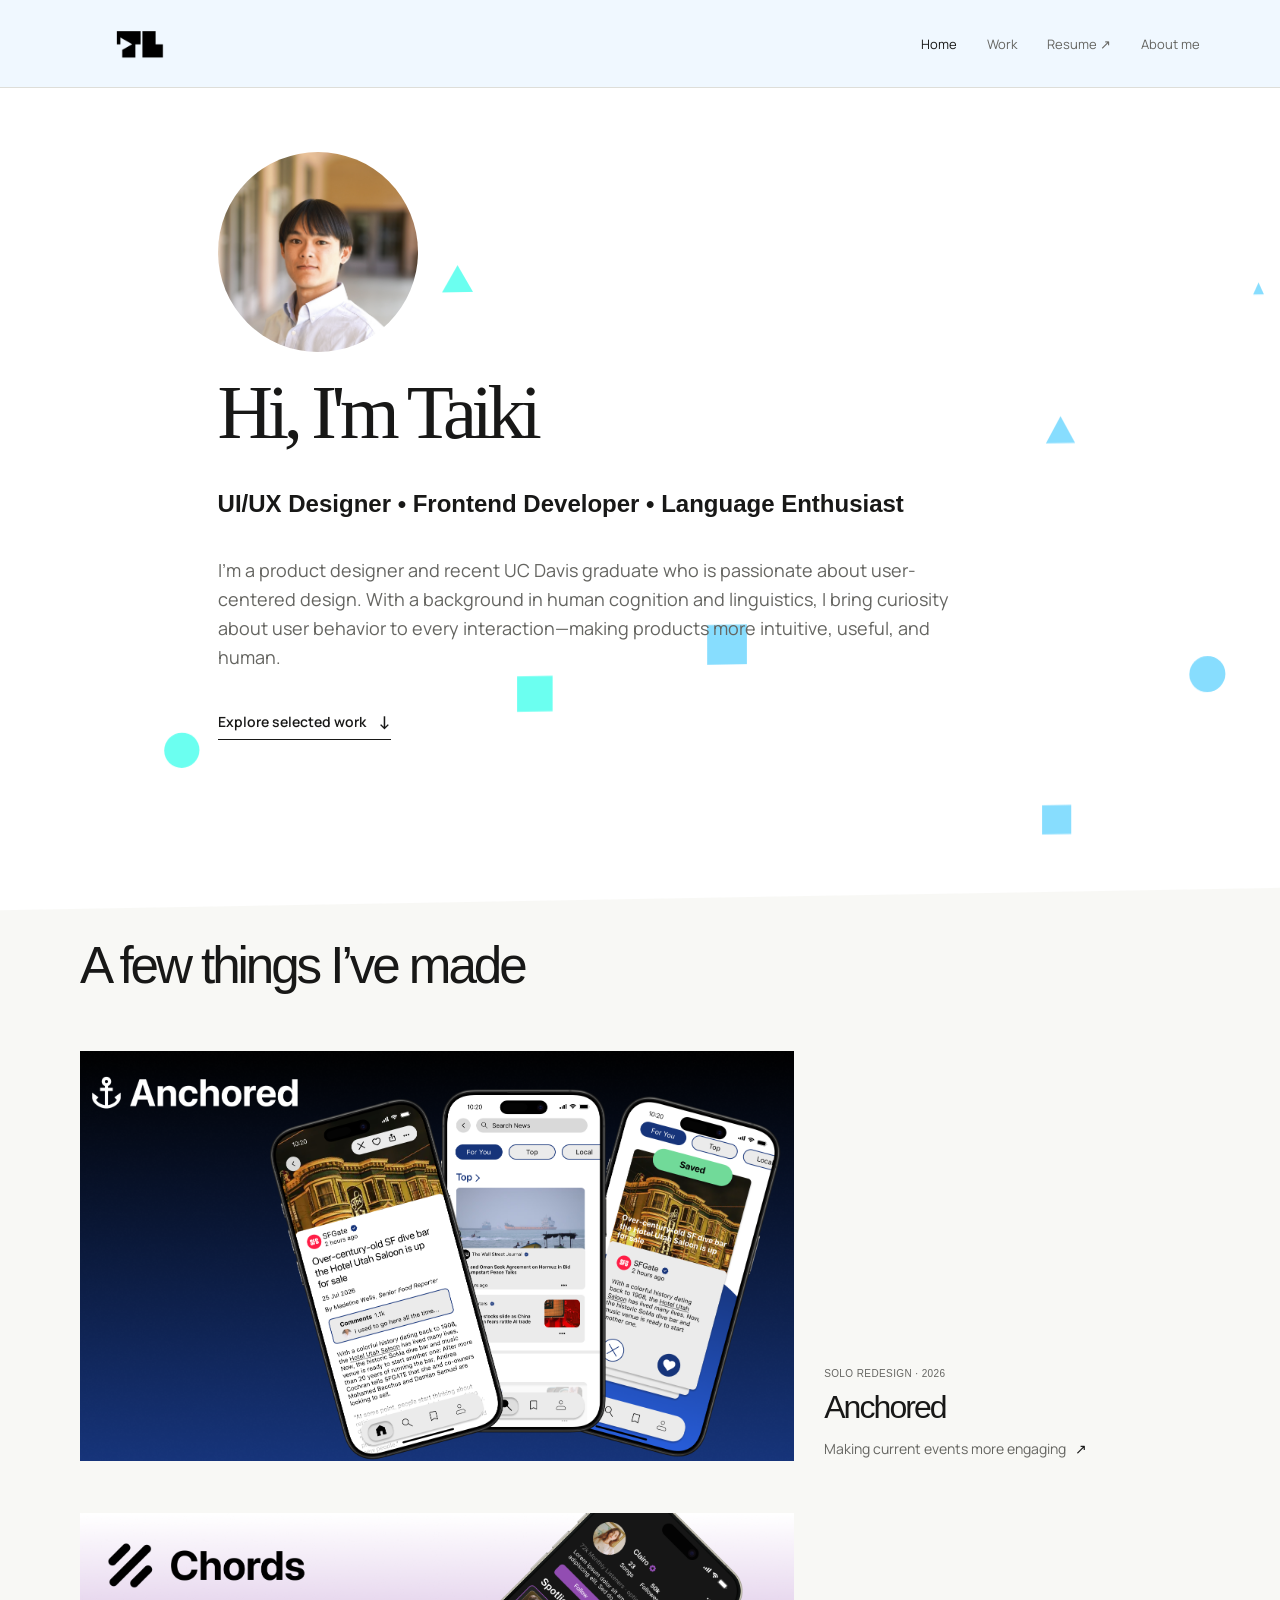
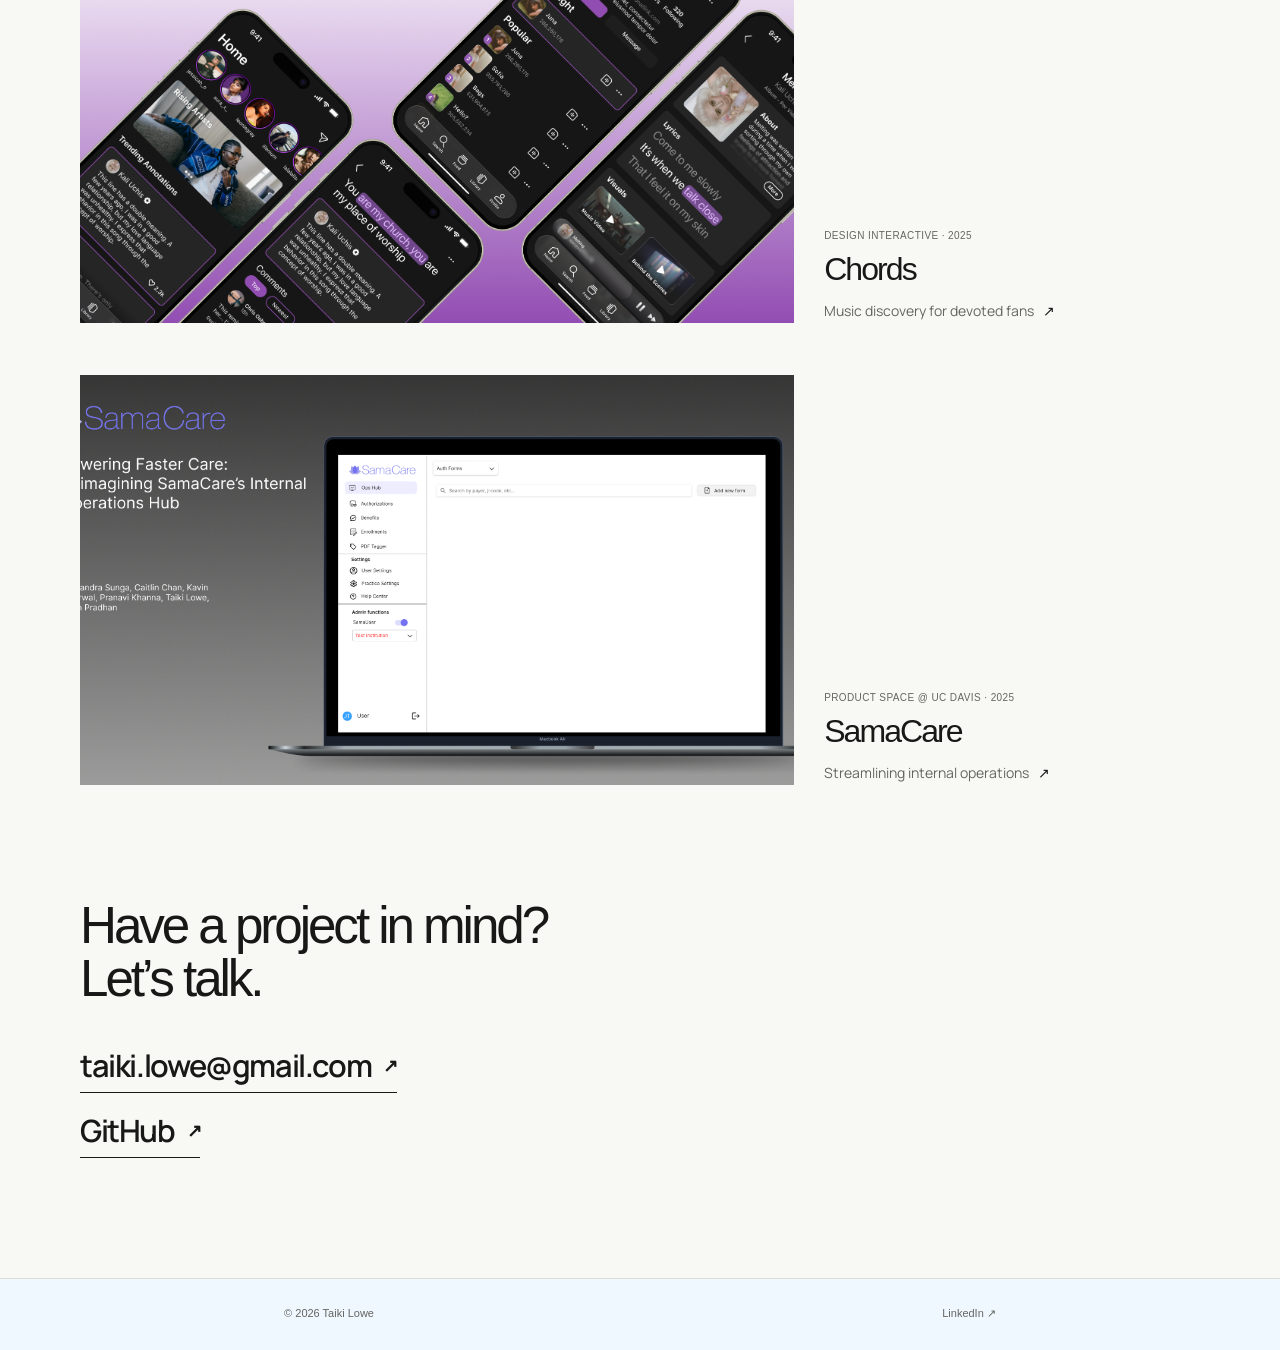
==== index.html @ d10baae0 "Update index.html" ====
<!doctype html>
<html lang="en">
  <head>
    <meta charset="UTF-8" />
    <meta name="viewport" content="width=device-width, initial-scale=1.0" />
    <meta name="description" content="Taiki Lowe — UI/UX and product designer." />
    <title>Taiki Lowe — Product Designer</title>
    <link rel="icon" type="image/x-icon" sizes="32x32" href="Fixed TL.ico">
    <link rel="stylesheet" href="styles.css" />
  </head>
  <body>
    <header class="site-header"><a class="wordmark" href="index.html">
      <img src="TL.png" alt="Taiki Lowe" width="200" height="200" style="transform: translate(-40px, 10px);">
    </a>
    <nav aria-label="Primary">
      <a class="active" href="index.html">Home</a>
      <a href="#work">Work</a>
      <a href="https://drive.google.com/file/d/1dnMTbCP3LgvyBvmniZyP0u25sgTwIgyC/view?usp=sharing" target="_blank" rel="noreferrer">Resume <span aria-hidden="true">↗</span></a>
      <a href="about.html">About me</a>
    </nav>
  </header>
    <main>
      <section class="hero wrap finisher-header">  
        
          <img class="portrait" src="Taiki Headshot.jpg" alt="Taiki Lowe" />
            <h1>Hi, I'm Taiki</h1> 
            <h2>UI/UX Designer • Frontend Developer • Language Enthusiast</h2>
        <p class="intro">I'm a product designer and recent UC Davis graduate who is passionate about user-centered design. With a background in human cognition and linguistics, I bring curiosity about user behavior to every interaction—making products more intuitive, useful, and human.</p>
        <a class="text-link" href="#work">Explore selected work <span>↓</span></a>
        
        </section>
      <section class="work wrap" id="work" aria-labelledby="work-title"><p style="margin-top: 45px; margin-bottom: 45px;"></p><div class="section-head"><h2 id="work-title">A few things I’ve made</h2></div><div class="project-list">
        <a class="project-card anchored" href="projects/anchored.html"><div class="project-art"><img src="Anchored Hero Banner.png" alt="Anchored app screens" /></div><div class="project-meta"><p>Solo redesign · 2026</p><h3>Anchored</h3><span>Making current events more engaging <b>↗</b></span></div></a>
        <a class="project-card chords" href="projects/chords.html"><div class="project-art"><img src="Hero Banner.png" alt="Chords app screens" /></div><div class="project-meta"><p>Design Interactive · 2025</p><h3>Chords</h3><span>Music discovery for devoted fans <b>↗</b></span></div></a>
        <a class="project-card samacare" href="projects/samacare.html"><div class="project-art"><img src="SamaCare Hero Image.png" alt="SamaCare platform screens" /></div><div class="project-meta"><p>Product Space @ UC Davis · 2025</p><h3>SamaCare</h3><span>Streamlining internal operations <b>↗</b></span></div></a></div>
      </section>
      <section class="contact wrap">
        <h2>Have a project in mind?<br />Let’s talk.</h2>
        <a class="contact-email" href="mailto:taiki.lowe@gmail.com" target="_blank">taiki.lowe@gmail.com <span>↗</span></a>
        <p></p>
        <a class="contact-email" href="https://github.com/TaikiLowe" target="_blank">GitHub <span>↗</span></a>
      </section>
    </main>
    <footer><span>© 2026 Taiki Lowe</span><a href="https://www.linkedin.com/in/taikilowe8" target="_blank" rel="noreferrer">LinkedIn ↗</a></footer>
    <script src="finisher-header.es5.min.js" type="text/javascript"></script>
    <script type="text/javascript">
      let headerInstance;

      function initHeader() {
    // If an instance already exists, destroy it before making a new one
    if (headerInstance && typeof headerInstance.destroy === 'function') {
      headerInstance.destroy(); 
    }

headerInstance = new FinisherHeader({
  "count": 10,
  "size": {
    "min": 2,
    "max": 40,
    "pulse": 0
  },
  "speed": {
    "x": {
      "min": 0,
      "max": 0.8
    },
    "y": {
      "min": 0,
      "max": 0.2
    }
  },
  "colors": {
    "background": "#ffffff",
    "particles": [
      "#6bfff0",
      "#87ddfe"
    ]
  },
  "blending": "screen",
  "opacity": {
    "center": 1,
    "edge": 1
  },
  "skew": -1,
  "shapes": [
    "c",
    "s",
    "t"
  ]
});
      }
      // Run on initial load
  initHeader();

  // Run on window resize (with a small timeout to optimize performance)
  let resizeTimeout;
  window.addEventListener('resize', () => {
    clearTimeout(resizeTimeout);
    resizeTimeout = setTimeout(initHeader, 250);
  });
</script>
  </body>
</html>
---- styles.css ----
@import url('https://fonts.googleapis.com/css2?family=DM+Mono:wght@400;500&family=Manrope:wght@400;500;600;700&display=swap');

:root{
    --ink:#181817;
    --muted:#656561;
    --line:#deded9;
    --paper:#f8f8f5;
    --lime:#d5eb71;
    --pink:#f5d6e9;
    --blue:#dbeaf2
}
*{box-sizing:border-box}
html{
    scroll-behavior:smooth;
}
body{
    margin:0;
    background:var(--paper);
    color:var(--ink);
    font-family:Manrope,Arial,sans-serif; 
}
.finisher-header {
  align-items: center;
  width: 100vw !important; /* Forces width to match 100% of the viewport width */ 
  margin-inline:auto;
}
h1{
    font-family:"Garamond",Times,serif;
} 
h2{
    font-family:"Arial",Helvetica,sans-serif;
}
h3{
    font-family:"Verdana",Helvetica,sans-serif;
}
a{
    color:inherit;text-decoration:none
}
.wrap{
    width:min(1120px,calc(100% - 80px));
    margin-inline:auto;
} 
.flex-container {
  display: flex;         /* Places image and text side-by-side */
  align-items: center;   /* Vertically centers the text next to the image */
  gap: 20px;             /* Adds clean spacing between the image and text */
}
.flex-container img {
  max-width: 100%;    /* Makes sure the image doesn't overflow */
  height: auto;
}
.aligned-image {
  max-width: 200px;      /* Keeps the image at a controlled size */
  height: auto;          /* Maintains the aspect ratio */
}

.responsive-img {
  display: block;
  max-width: 100%;    /* Overrides the 800px width to fit the mobile screen perfectly */
  height: auto;       /* Overrides the 450px height to keep the original aspect ratio */
  margin: 0 auto;     /* Centers the image horizontally if the screen is wider than 800px */
}

.site-header{
    background-color: aliceblue;height:88px;padding:0 max(40px,calc((100vw - 1120px)/2));display:flex;align-items:center;justify-content:space-between;border-bottom:1px solid var(--line);font-size:13px
} 

.wordmark{
    font-weight:700;letter-spacing:-.04em;font-size:16px
  }
  .site-header nav{
    display:flex;gap:30px;color:var(--muted)
  }
  .site-header nav a{
    transition:color .2s
  }
  .site-header nav a:hover,.site-header nav a.active{color:var(--ink)}.eyebrow{
    font-family:'Arial',monospace;font-size:11px;text-transform:uppercase;letter-spacing:.06em;color:var(--muted);margin:0 0 20px
  }
  .hero{
    padding:5% 17% 10%;
    width: 100%;
    align-items: left;
    justify-content: left;
    text-align: left;
  } 
  .portrait{
    width:200px;height:200px;border-radius:50%;object-fit:cover;object-position:center 20%;margin-bottom:15px;filter:saturate(.8);}h1,h2,h3,p{margin-top:0}.hero h1{max-width:735px;font-size:clamp(48px,6vw,82px);line-height:1.07;letter-spacing:-.07em;font-weight:500;margin-bottom:36px}
    .intro{
      max-width:735px;font-size:18px;line-height:1.6;color:var(--muted);margin-bottom:38px;margin-top:38px
    }
    .text-link,.contact-email{
      display:inline-flex;gap:12px;align-items:center;border-bottom:1px solid var(--ink);padding-bottom:6px;font-size:14px;font-weight:600
    }
    .text-link span,.contact-email span{font-size:18px}
    .work{padding:2% 0% 5%;border-top:1px}
    .section-head{
      display:grid;grid-template-columns:3fr 3fr;margin-bottom:58px;
    }
      .section-head h2,.contact h2{font-size:clamp(34px,4vw,55px);line-height:1.05;letter-spacing:-.06em;font-weight:500;margin:0
      }
      .project-list{display:grid;gap:52px}
      .project-card{
        display:grid;grid-template-columns:1.9fr 1fr;gap:30px;align-items:end
      }
      .project-art{
        height:410px;overflow:hidden;display:flex;align-items:center;justify-content:center;background:var(--pink)
      }
      .project-card.anchored .project-art{background:var(--blue)}
      .project-card.samacare .project-art{background:var(--lime)}
      .project-art img{width:100%;height:100%;object-fit:cover;transition:transform .6s ease}
      .project-card:hover img{transform:scale(1.035)}
      .project-meta{padding-bottom:2px}.project-meta p{font-family:'Arial',monospace;color:var(--muted);font-size:10px;text-transform:uppercase;letter-spacing:.04em}
      .project-meta h3{font-weight:500;font-size:32px;letter-spacing:-.06em;margin-bottom:11px}.project-meta span{font-size:14px;color:var(--muted)}.project-meta b{font-weight:400;color:var(--ink);padding-left:6px}
      .contact{padding:50px 0 120px;border-top:1px}.contact h2{margin-bottom:38px}.contact-email{font-size:clamp(20px,2.4vw,32px);letter-spacing:-.045em}
      .about{min-height:calc(100vh - 170px);padding:100px 0 150px}.about-grid{display:grid;grid-template-columns:1.2fr 1fr;gap:90px}.about h1{font-size:clamp(42px,5vw,68px);line-height:1.06;letter-spacing:-.07em;font-weight:500}
      .about p{font-size:16px;line-height:1.7;color:var(--muted)}.about 
      .large-copy{font-size:20px;line-height:1.55;color:var(--ink)}.case-hero{padding:58px 0 72px}.back{font-size:13px;display:inline-block;margin-bottom:72px}
      .case-hero h1{font-size:clamp(54px,7vw,96px);line-height:.95;letter-spacing:-.08em;font-weight:500;margin-bottom:24px}.case-lede{font-size:clamp(20px,2.3vw,28px);line-height:1.38;max-width:680px;letter-spacing:-.04em}
      .case-details{margin:64px 0 0;padding-top:20px;border-top:1px solid var(--line);display:grid;grid-template-columns:repeat(3,1fr);gap:24px}.case-details div{display:grid;gap:8px}.case-details dt{font-family:'DM Mono',monospace;font-size:10px;text-transform:uppercase;color:var(--muted)}.case-details dd{margin:0;font-size:14px}
      .case-cover{display:block;width:min(1320px,calc(100% - 80px));height:min(55vw,650px);object-fit:cover;margin:0 auto;background:var(--pink)}.case-cover.contain{object-fit:contain;background:var(--blue)}.case-content{max-width:760px;padding:120px 0}
      .case-content h2{font-size:clamp(30px,3.5vw,48px);font-weight:500;line-height:1.1;letter-spacing:-.065em;margin-bottom:28px}.case-content p:not(.eyebrow){font-size:18px;line-height:1.75;color:var(--muted);margin-bottom:82px}
      .pull-quote{font-size:clamp(25px,3vw,40px);line-height:1.2;letter-spacing:-.055em;border-top:1px solid var(--ink);border-bottom:1px solid var(--ink);padding:46px 0;margin:0 0 82px}footer{background-color: aliceblue;width: 100%;margin:auto;padding:28px 0 30px;border-top:1px solid var(--line);font-family:'Arial',monospace;color:var(--muted);font-size:11px;display:flex;justify-content:space-around}footer a:hover{color:var(--ink)}
@media(max-width:700px){
  .wrap,footer,.case-cover{width:calc(100% - 40px)}
  .site-header{height:76px;padding:0 20px}
  .site-header nav{gap:15px;font-size:11px}
  .site-header nav a:nth-child(3){display:none}
  .hero{padding:54px 0 90px}
  .portrait{width:122px;height:122px;margin-bottom:15px}
  .hero h1{font-size:45px}
  .intro{font-size:16px}
  .work,.contact{padding:70px 0}
  .section-head,.project-card,.about-grid{display:block}
  .section-head{margin-bottom:38px}
  .section-head h2{margin-top:10px}
  .project-list{gap:45px}
  .project-art{height:260px}
  .project-meta{padding-top:18px} 
  .project-meta h3{font-size:28px;margin-bottom:7px}
  .about{padding:64px 0 100px}
  .about-grid{gap:30px}
  .case-hero{padding:34px 0 52px}
  .back{margin-bottom:55px}
  .case-details{margin-top:46px;grid-template-columns:1fr;gap:16px}
  .case-cover{height:250px}.case-content{padding:75px 0}
  .case-content p:not(.eyebrow){font-size:16px;margin-bottom:60px}
  .pull-quote{padding:34px 0;margin-bottom:60px}footer{padding:25px 0;font-size:10px}}

@view-transition {
  navigation: auto;
}
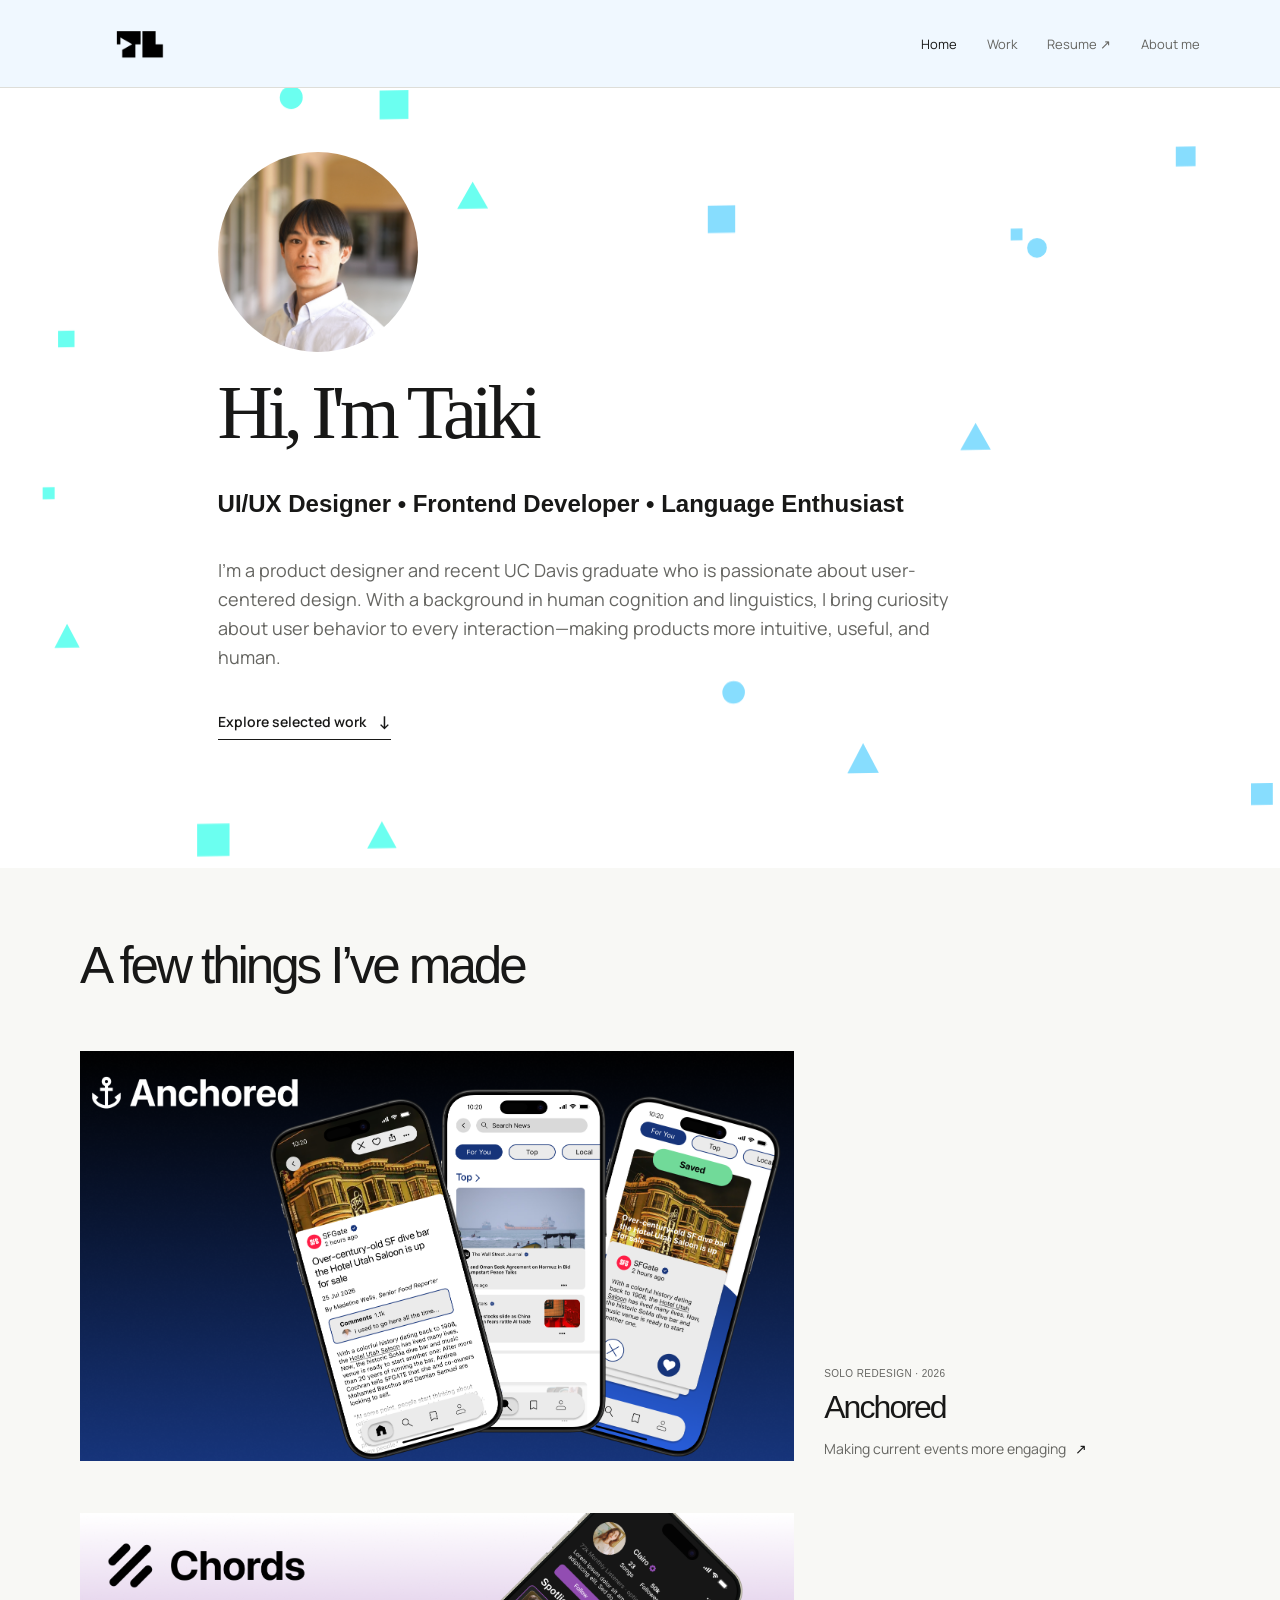
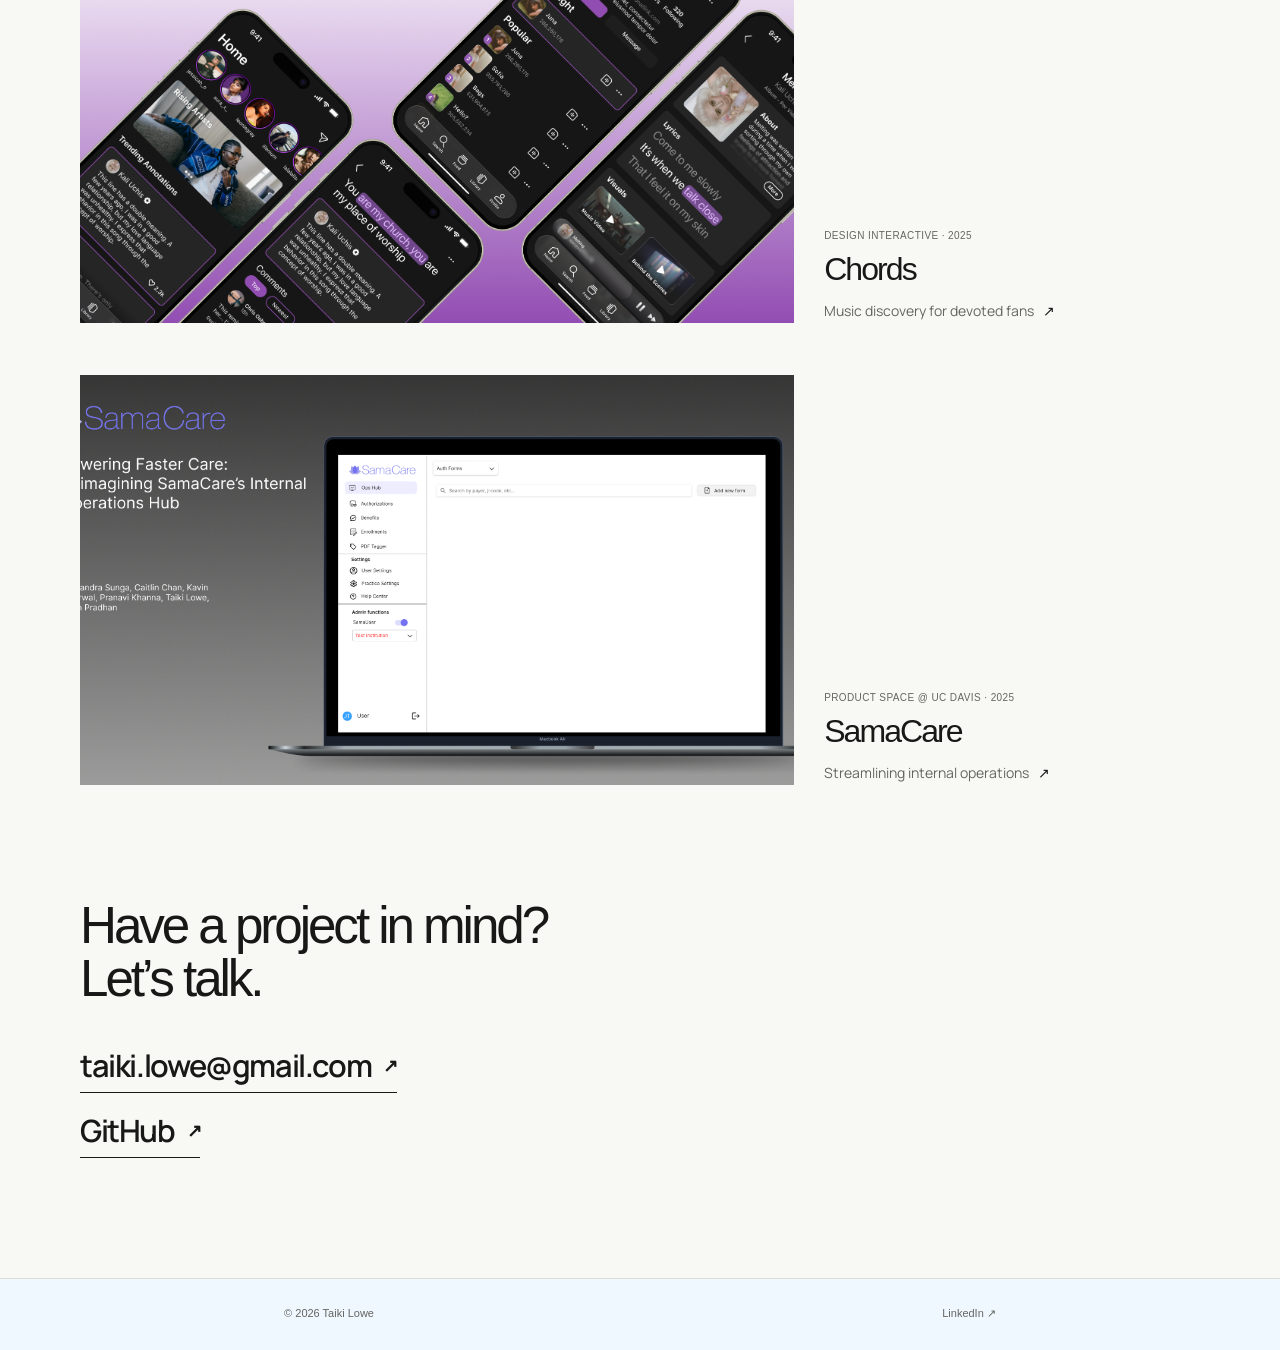
==== commit 9563acbe: "Update index.html" ====
--- a/index.html
+++ b/index.html
@@ -53,7 +53,7 @@
     }
 
 headerInstance = new FinisherHeader({
-  "count": 10,
+  "count": 20,
   "size": {
     "min": 2,
     "max": 40,
--- a/styles.css
+++ b/styles.css
@@ -23,6 +23,10 @@
   align-items: center;
   width: 100vw !important; /* Forces width to match 100% of the viewport width */ 
   margin-inline:auto;
+    /* Force mobile GPU rendering to stabilize layout shifts */
+  transform: translateZ(0);
+  will-change: transform;
+  overflow: hidden;
 }
 h1{
     font-family:"Garamond",Times,serif;
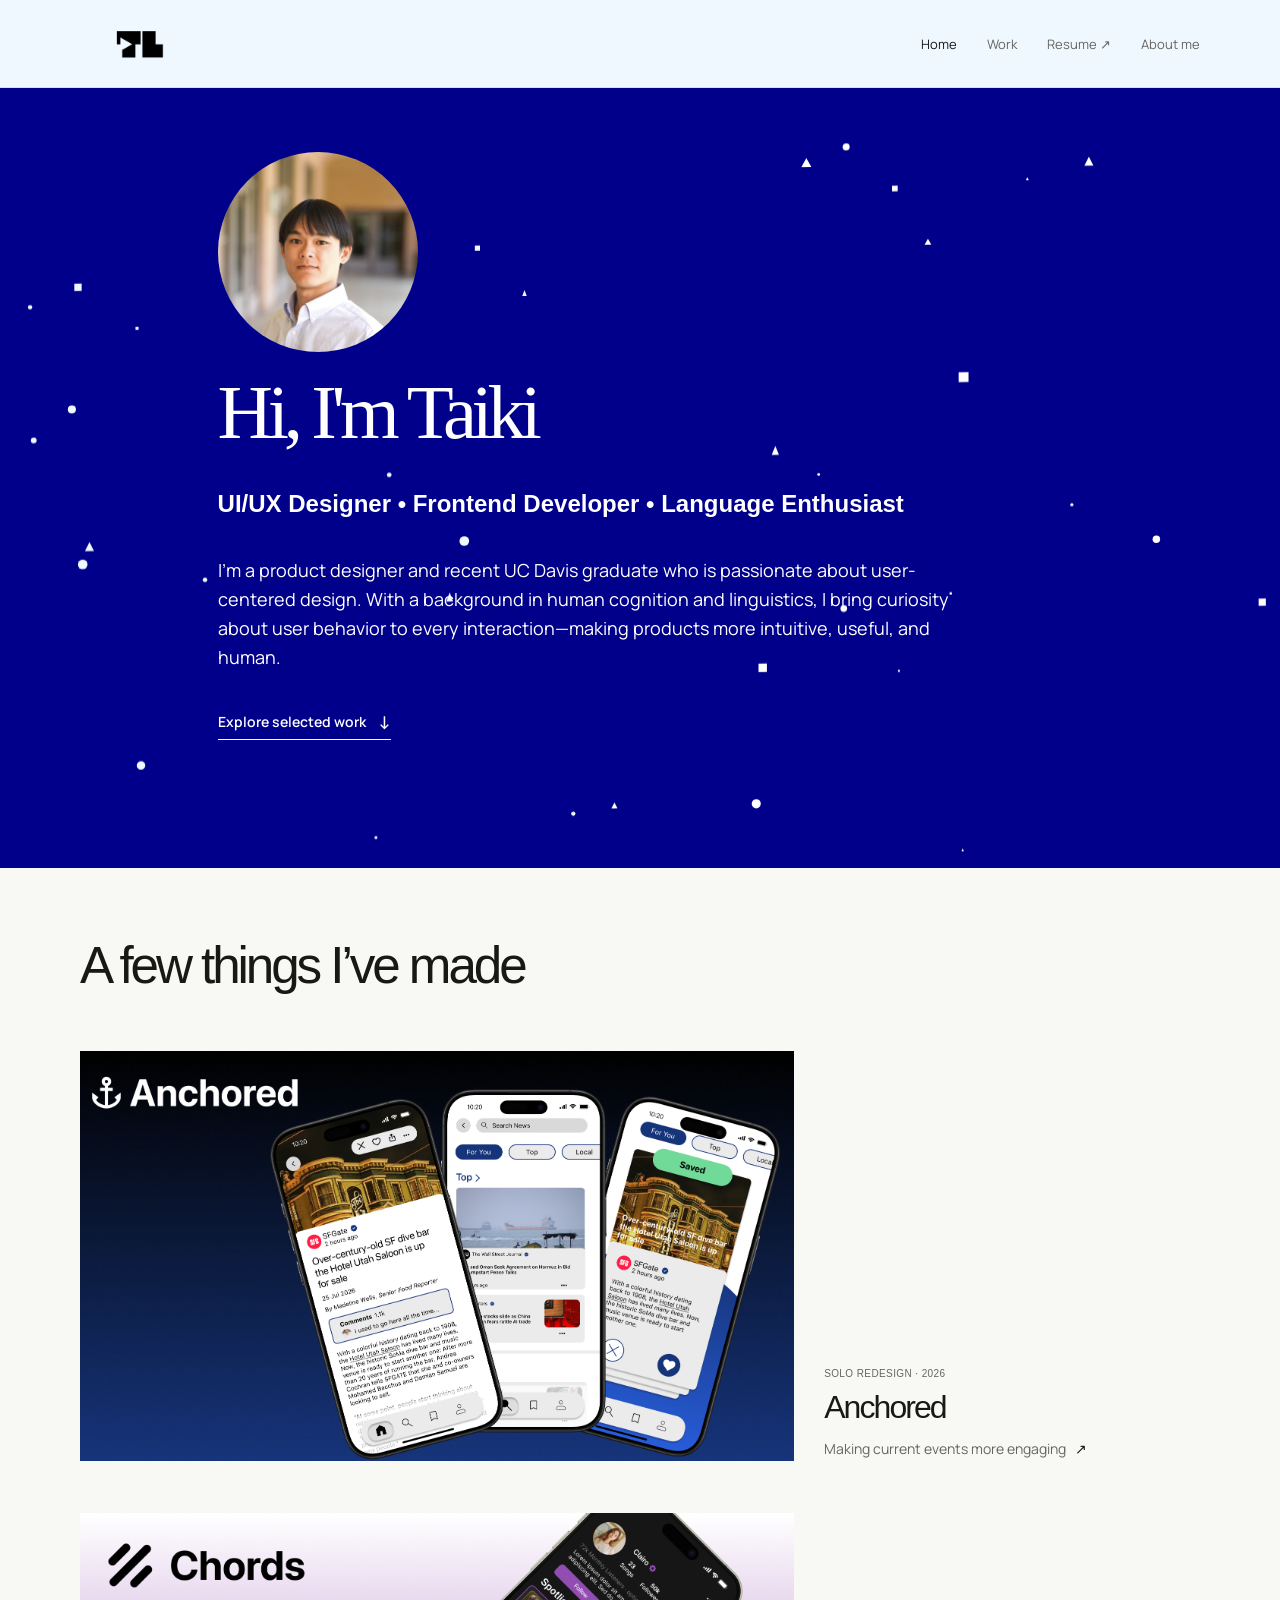
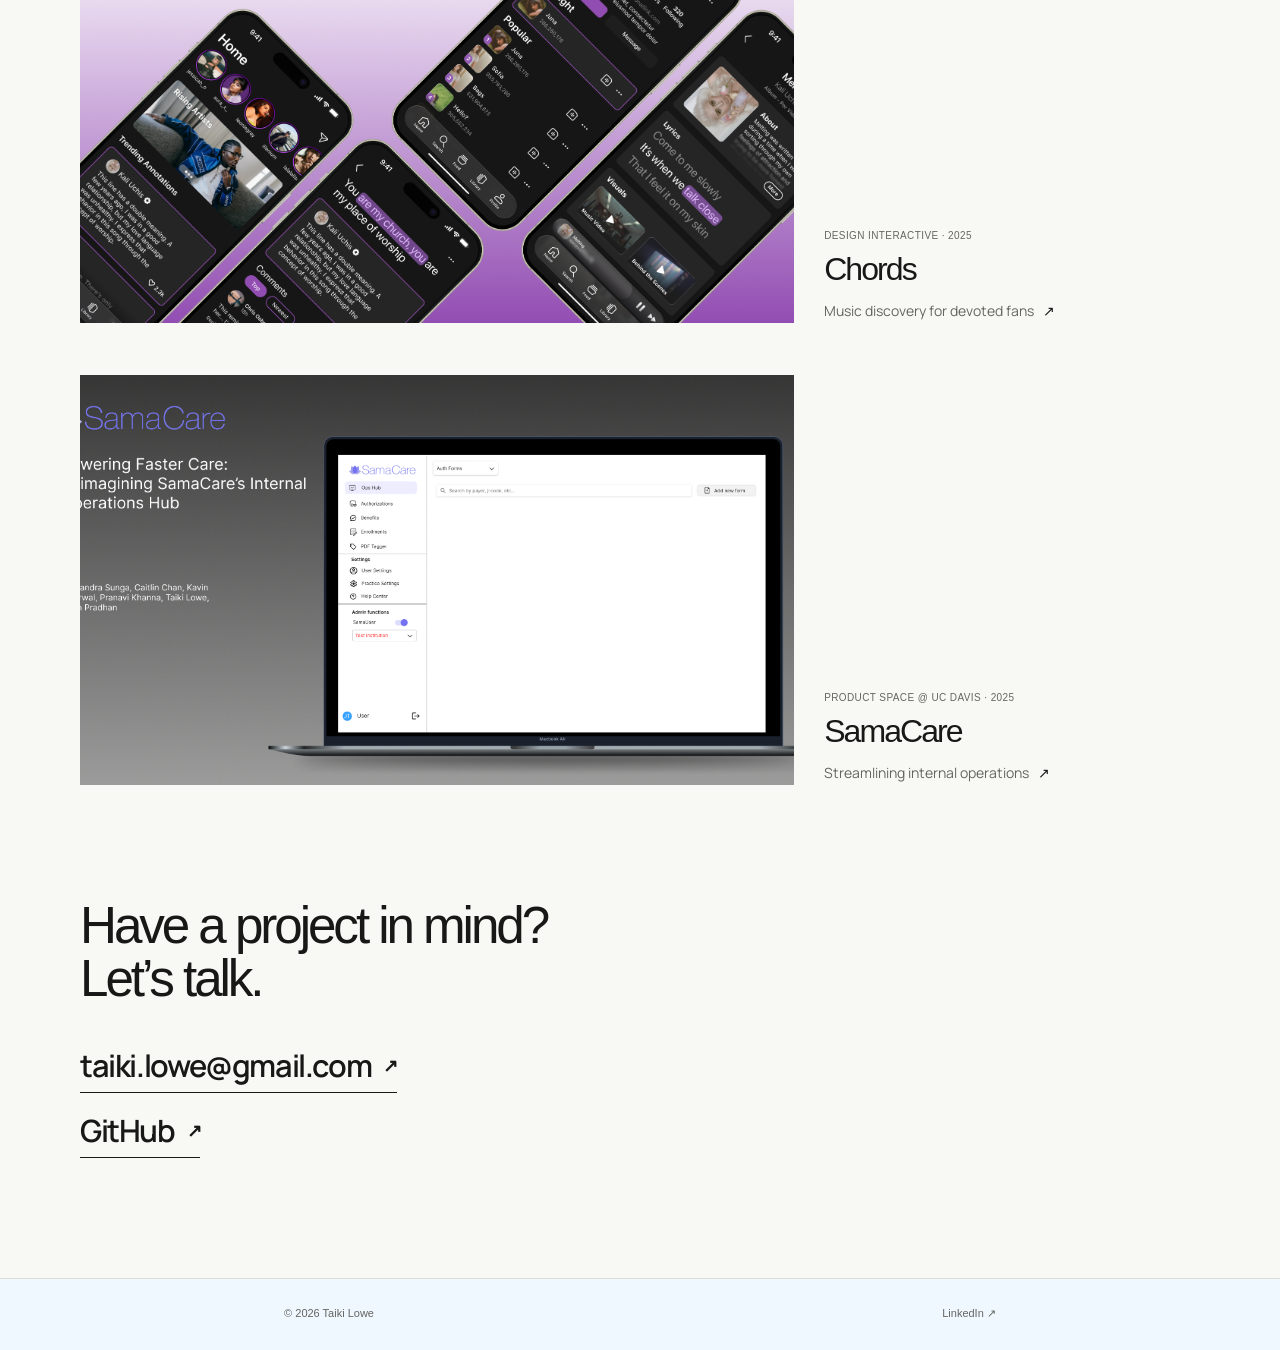
==== commit 27193b91: "Update index.html" ====
--- a/index.html
+++ b/index.html
@@ -23,10 +23,10 @@
       <section class="hero wrap finisher-header">  
         
           <img class="portrait" src="Taiki Headshot.jpg" alt="Taiki Lowe" />
-            <h1>Hi, I'm Taiki</h1> 
-            <h2>UI/UX Designer • Frontend Developer • Language Enthusiast</h2>
-        <p class="intro">I'm a product designer and recent UC Davis graduate who is passionate about user-centered design. With a background in human cognition and linguistics, I bring curiosity about user behavior to every interaction—making products more intuitive, useful, and human.</p>
-        <a class="text-link" href="#work">Explore selected work <span>↓</span></a>
+            <h1 style="color: white">Hi, I'm Taiki</h1> 
+            <h2 style="color: white">UI/UX Designer • Frontend Developer • Language Enthusiast</h2>
+        <p style="color: white" class="intro">I'm a product designer and recent UC Davis graduate who is passionate about user-centered design. With a background in human cognition and linguistics, I bring curiosity about user behavior to every interaction—making products more intuitive, useful, and human.</p>
+        <a style="color: white" class="text-link" href="#work">Explore selected work <span>↓</span></a>
         
         </section>
       <section class="work wrap" id="work" aria-labelledby="work-title"><p style="margin-top: 45px; margin-bottom: 45px;"></p><div class="section-head"><h2 id="work-title">A few things I’ve made</h2></div><div class="project-list">
@@ -53,10 +53,10 @@
     }
 
 headerInstance = new FinisherHeader({
-  "count": 20,
+  "count": 40,
   "size": {
     "min": 2,
-    "max": 40,
+    "max": 10,
     "pulse": 0
   },
   "speed": {
@@ -70,10 +70,10 @@
     }
   },
   "colors": {
-    "background": "#ffffff",
+    "background": "#00008b",
     "particles": [
-      "#6bfff0",
-      "#87ddfe"
+      "#f0f8ff",
+      "#ffffff"
     ]
   },
   "blending": "screen",
--- a/styles.css
+++ b/styles.css
@@ -93,7 +93,10 @@
     .intro{
       max-width:735px;font-size:18px;line-height:1.6;color:var(--muted);margin-bottom:38px;margin-top:38px
     }
-    .text-link,.contact-email{
+    .text-link{
+        display:inline-flex;gap:12px;align-items:center;border-bottom:1px solid var(--paper);padding-bottom:6px;font-size:14px;font-weight:600
+    }
+    .contact-email{
       display:inline-flex;gap:12px;align-items:center;border-bottom:1px solid var(--ink);padding-bottom:6px;font-size:14px;font-weight:600
     }
     .text-link span,.contact-email span{font-size:18px}
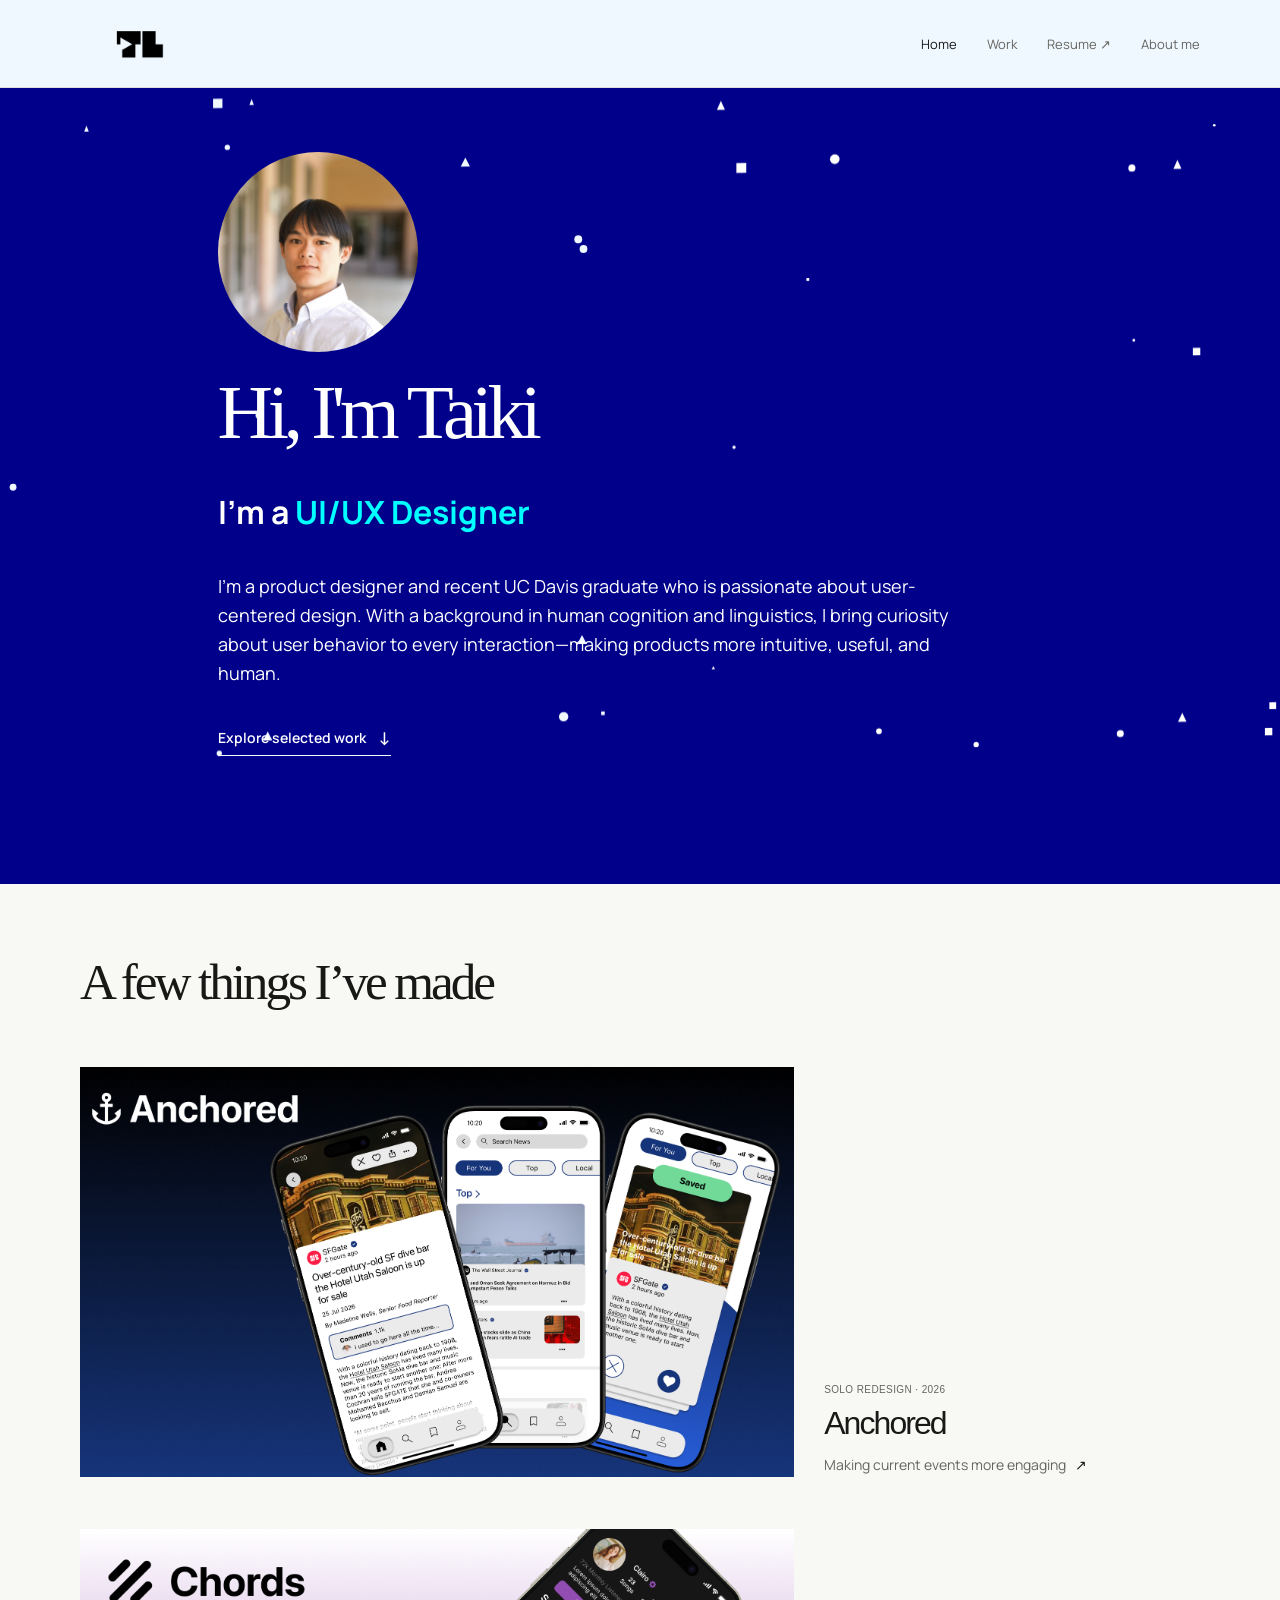
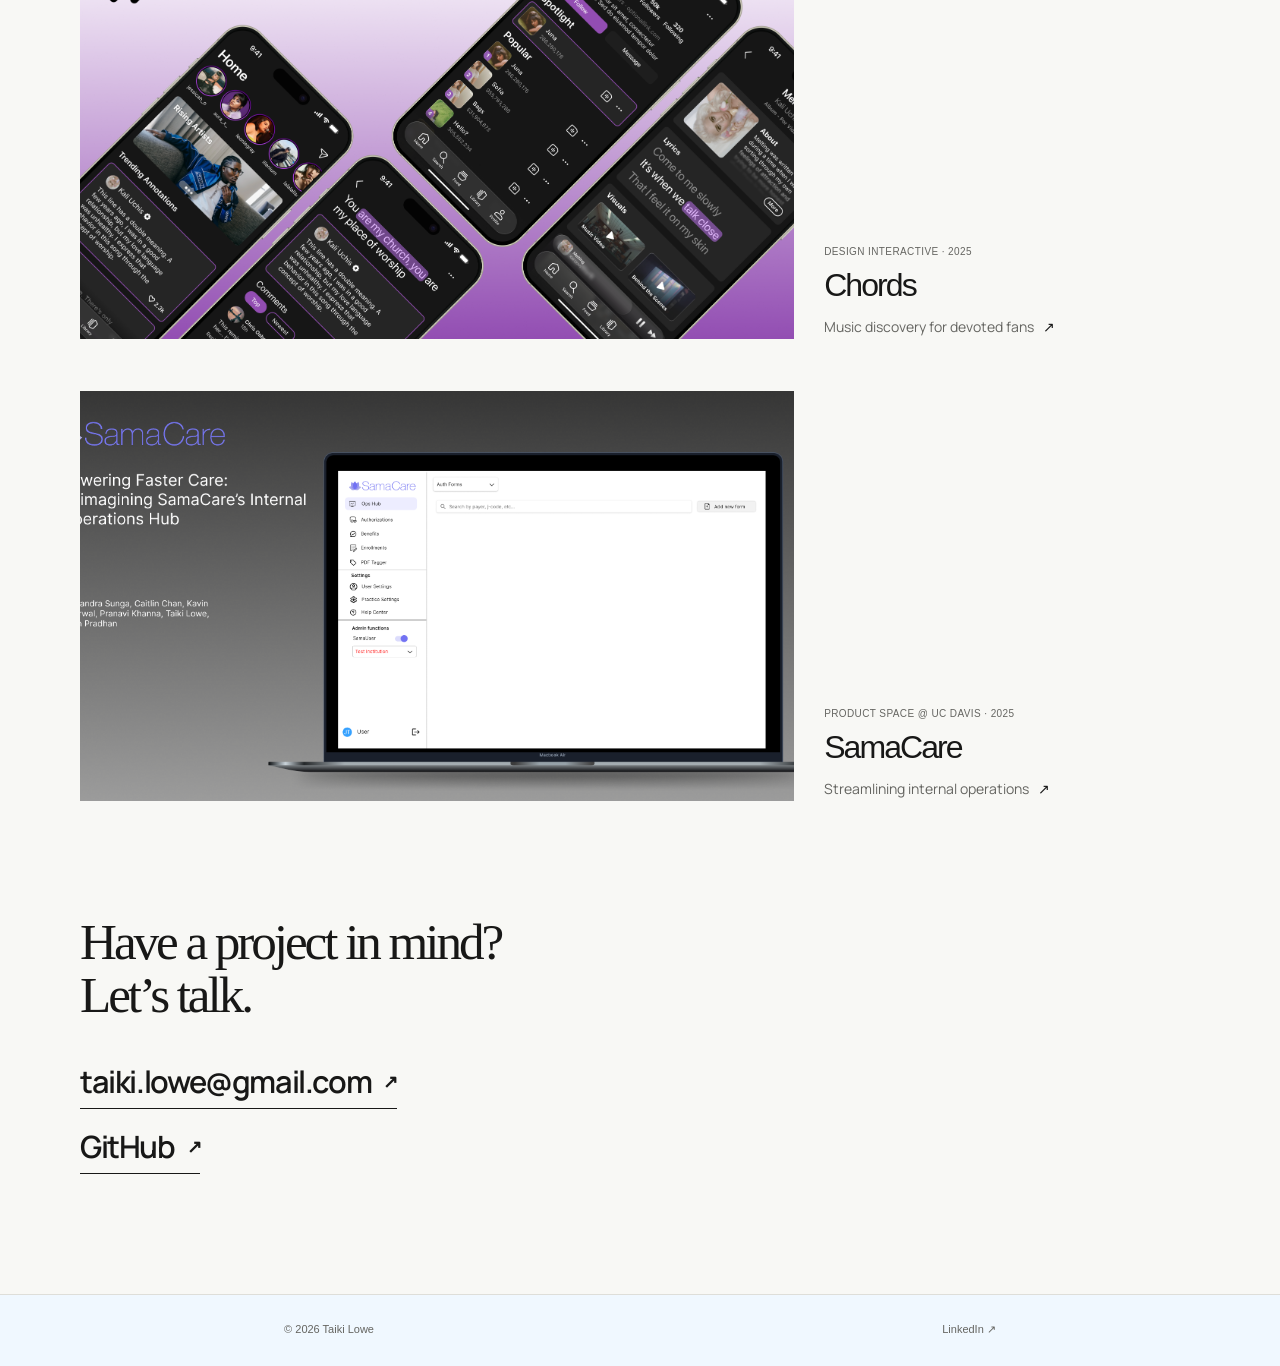
==== commit b7e09c6b: "Update index.html" ====
--- a/index.html
+++ b/index.html
@@ -7,6 +7,17 @@
     <title>Taiki Lowe — Product Designer</title>
     <link rel="icon" type="image/x-icon" sizes="32x32" href="Fixed TL.ico">
     <link rel="stylesheet" href="styles.css" />
+        <style> 
+      .cycler-container {
+            font-size: 2rem;
+            font-weight: bold;
+            color: #ffffff;
+        }
+        .highlight {
+            color: #00ffff;
+            transition: opacity 0.3s ease;
+        }
+    </style>
   </head>
   <body>
     <header class="site-header"><a class="wordmark" href="index.html">
@@ -24,7 +35,9 @@
         
           <img class="portrait" src="Taiki Headshot.jpg" alt="Taiki Lowe" />
             <h1 style="color: white">Hi, I'm Taiki</h1> 
-            <h2 style="color: white">UI/UX Designer • Frontend Developer • Language Enthusiast</h2>
+            <div class="cycler-container">
+        I'm a <span id="cycling-word" class="highlight">UI/UX Designer</span>
+      </div>
         <p style="color: white" class="intro">I'm a product designer and recent UC Davis graduate who is passionate about user-centered design. With a background in human cognition and linguistics, I bring curiosity about user behavior to every interaction—making products more intuitive, useful, and human.</p>
         <a style="color: white" class="text-link" href="#work">Explore selected work <span>↓</span></a>
         
@@ -99,5 +112,27 @@
     resizeTimeout = setTimeout(initHeader, 250);
   });
 </script>
+    <script>
+        // Array of words to cycle through
+        const words = ["UI/UX Designer", "Frontend Developer", "Language Enthusiast"];
+        let currentIndex = 0;
+        const wordElement = document.getElementById("cycling-word");
+
+        function cycleWords() {
+            // Fade out
+            wordElement.style.opacity = 0;
+            
+            setTimeout(() => {
+                // Change word
+                currentIndex = (currentIndex + 1) % words.length;
+                wordElement.textContent = words[currentIndex];
+                // Fade back in
+                wordElement.style.opacity = 1;
+            }, 300); // Matches transition time
+        }
+
+        // Change the word every 2 seconds (2000 milliseconds)
+        setInterval(cycleWords, 2000);
+    </script>
   </body>
 </html>
--- a/styles.css
+++ b/styles.css
@@ -32,7 +32,7 @@
     font-family:"Garamond",Times,serif;
 } 
 h2{
-    font-family:"Arial",Helvetica,sans-serif;
+    font-family:"Garamond",Times,serif;
 }
 h3{
     font-family:"Verdana",Helvetica,sans-serif;
@@ -93,11 +93,11 @@
     .intro{
       max-width:735px;font-size:18px;line-height:1.6;color:var(--muted);margin-bottom:38px;margin-top:38px
     }
-    .text-link{
-        display:inline-flex;gap:12px;align-items:center;border-bottom:1px solid var(--paper);padding-bottom:6px;font-size:14px;font-weight:600
-    }
     .contact-email{
       display:inline-flex;gap:12px;align-items:center;border-bottom:1px solid var(--ink);padding-bottom:6px;font-size:14px;font-weight:600
+    }
+    .text-link{
+      display:inline-flex;gap:12px;align-items:center;border-bottom:1px solid var(--paper);padding-bottom:6px;font-size:14px;font-weight:600
     }
     .text-link span,.contact-email span{font-size:18px}
     .work{padding:2% 0% 5%;border-top:1px}
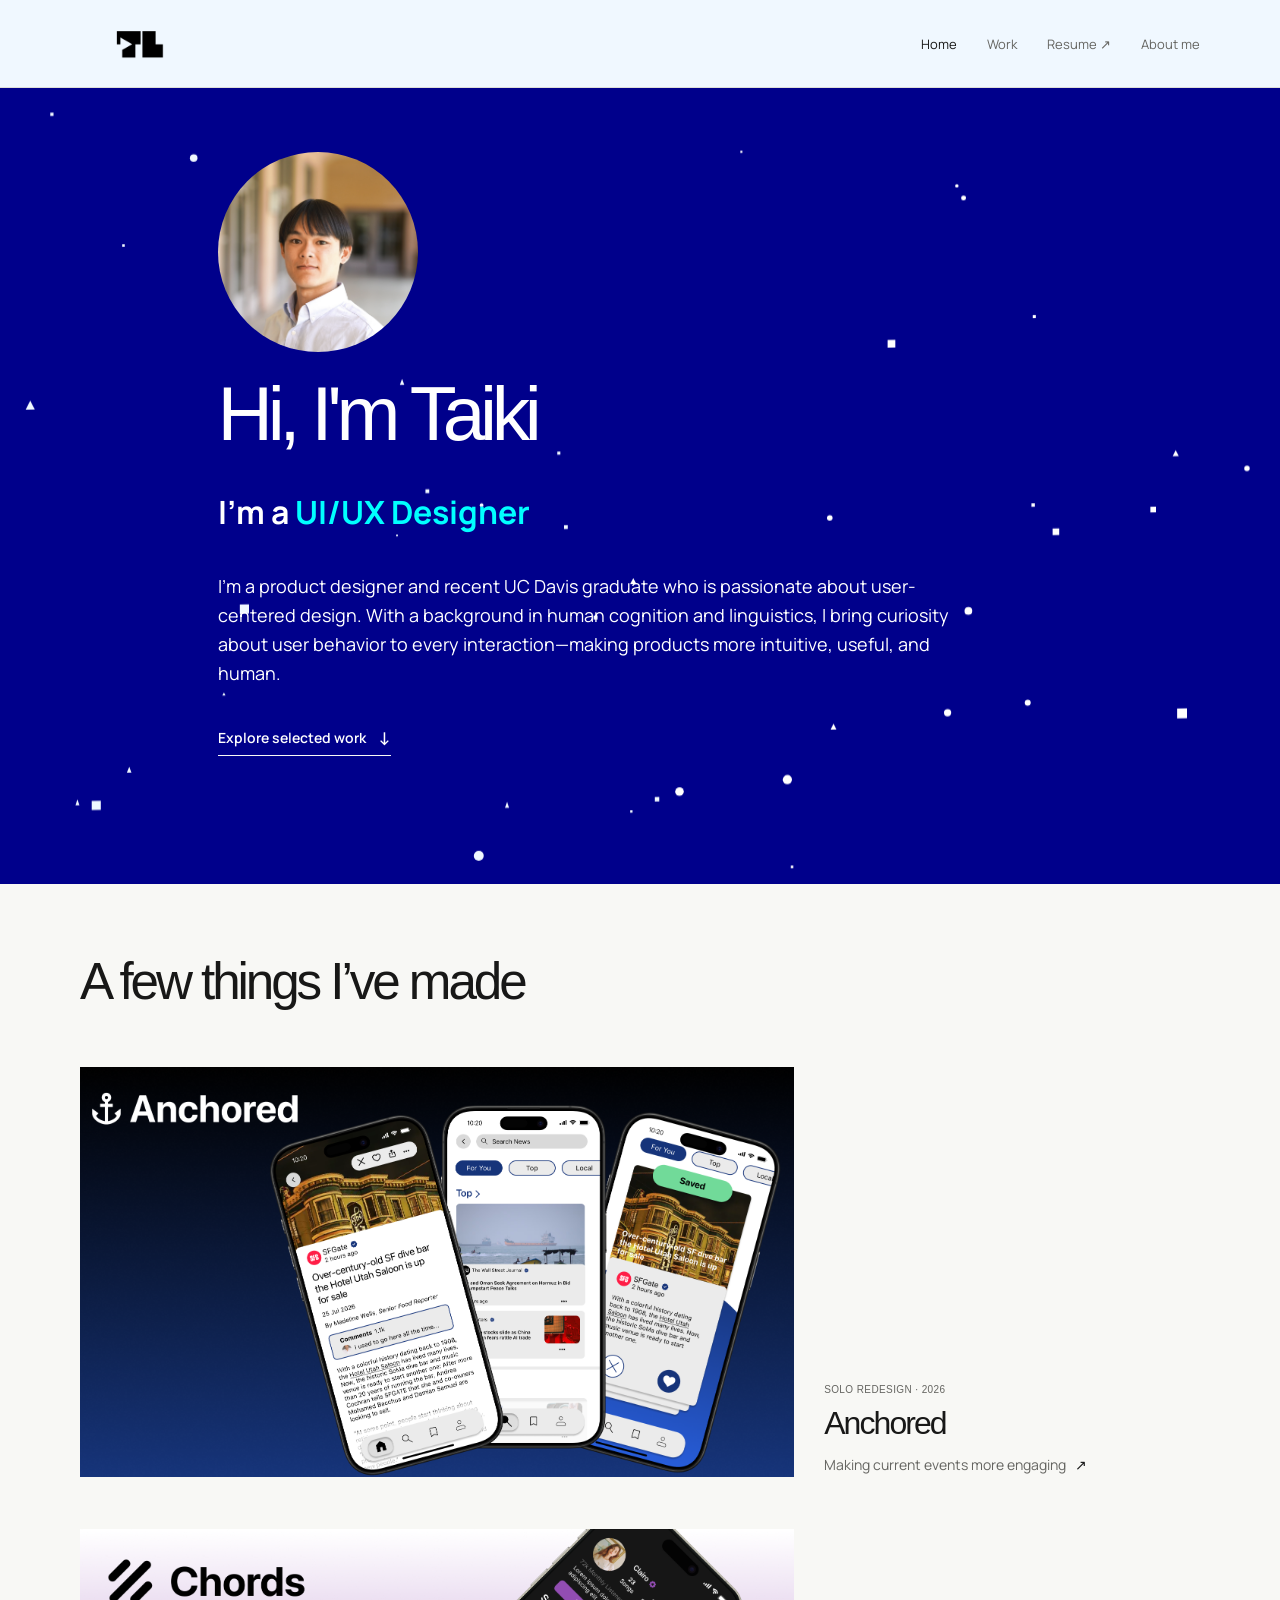
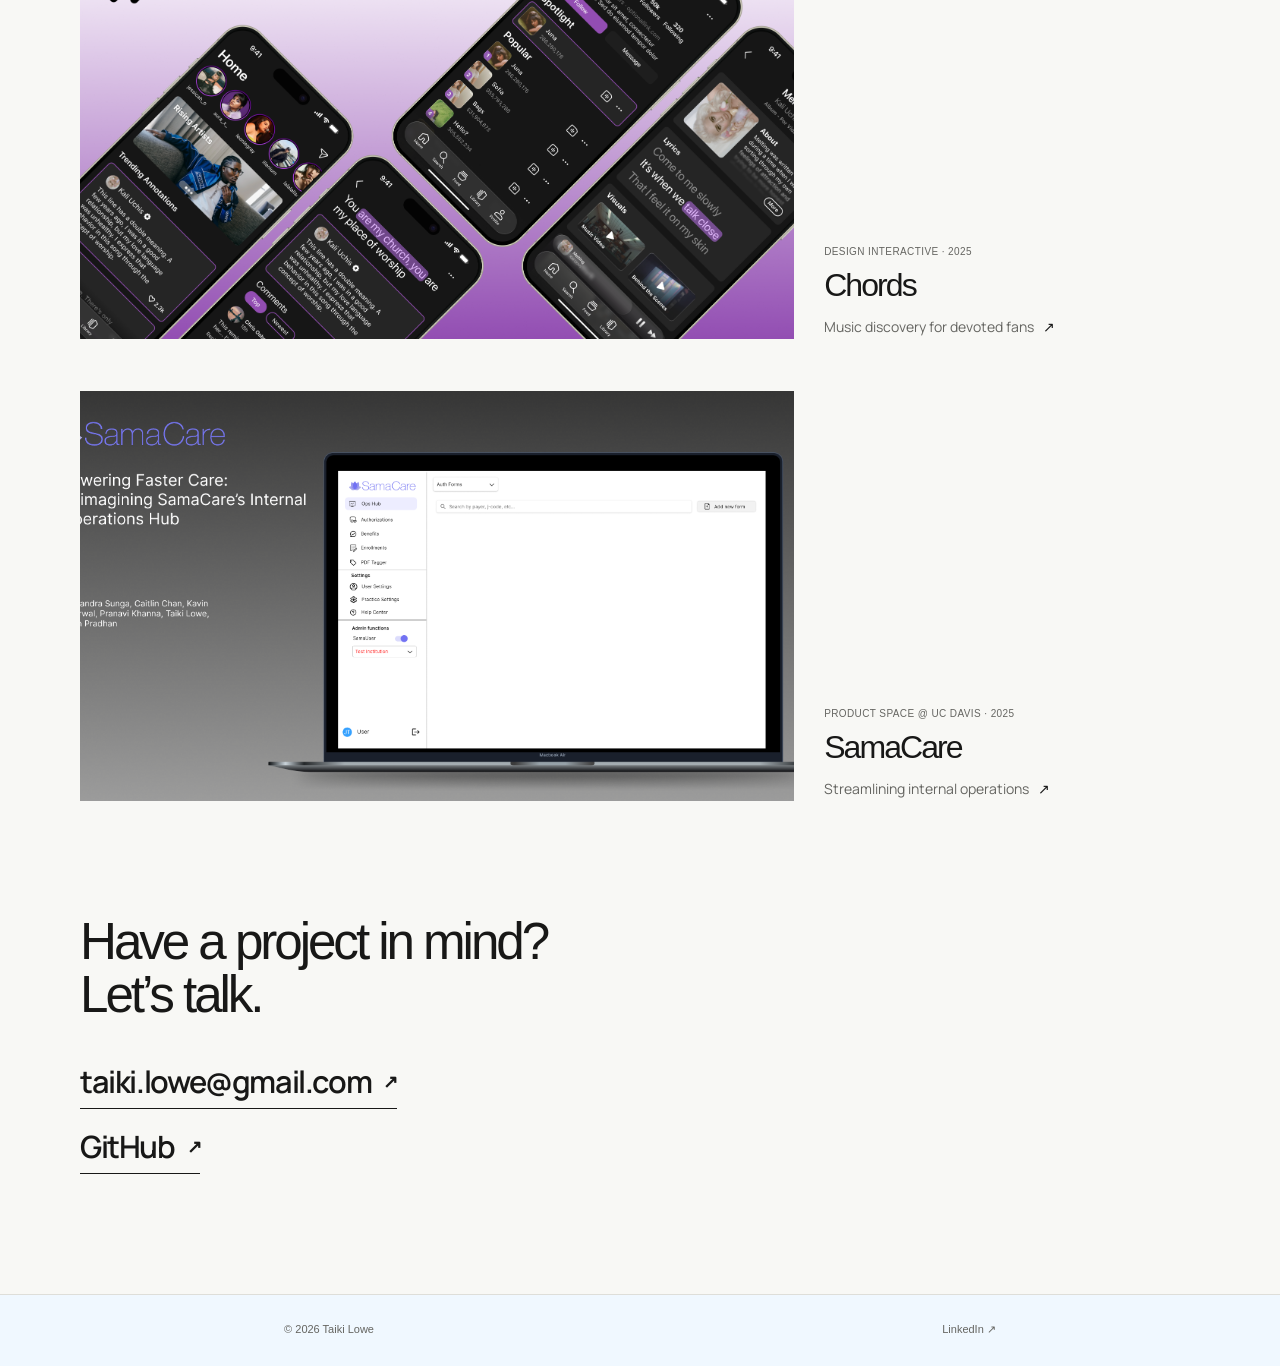
==== commit 5029c455: "Update index.html" ====
--- a/index.html
+++ b/index.html
@@ -114,7 +114,7 @@
 </script>
     <script>
         // Array of words to cycle through
-        const words = ["UI/UX Designer", "Frontend Developer", "Language Enthusiast"];
+        const words = ["UI/UX Designer", "Frontend Developer", "Language Buff"];
         let currentIndex = 0;
         const wordElement = document.getElementById("cycling-word");
 
--- a/styles.css
+++ b/styles.css
@@ -29,10 +29,10 @@
   overflow: hidden;
 }
 h1{
-    font-family:"Garamond",Times,serif;
+    font-family:"Verdana",Helvetica,sans-serif;
 } 
 h2{
-    font-family:"Garamond",Times,serif;
+    font-family:"Verdana",Helvetica,sans-serif;
 }
 h3{
     font-family:"Verdana",Helvetica,sans-serif;
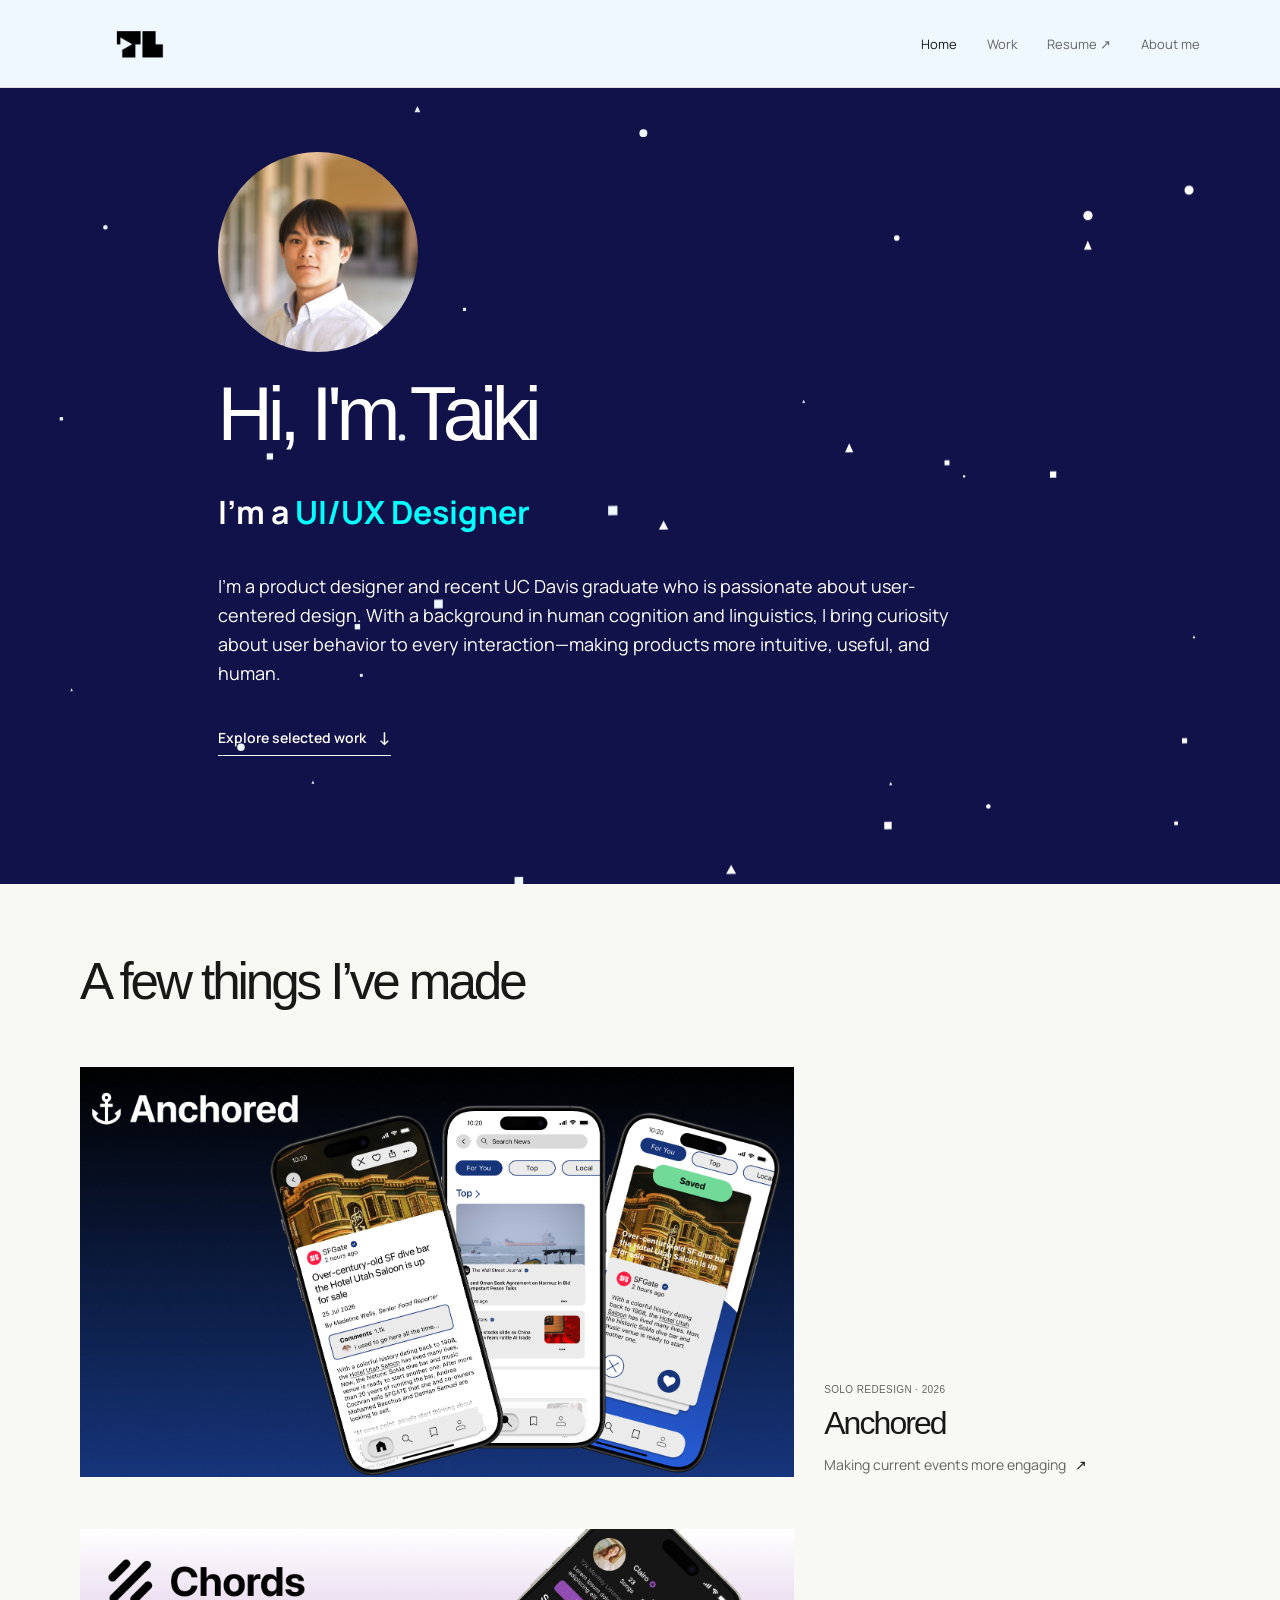
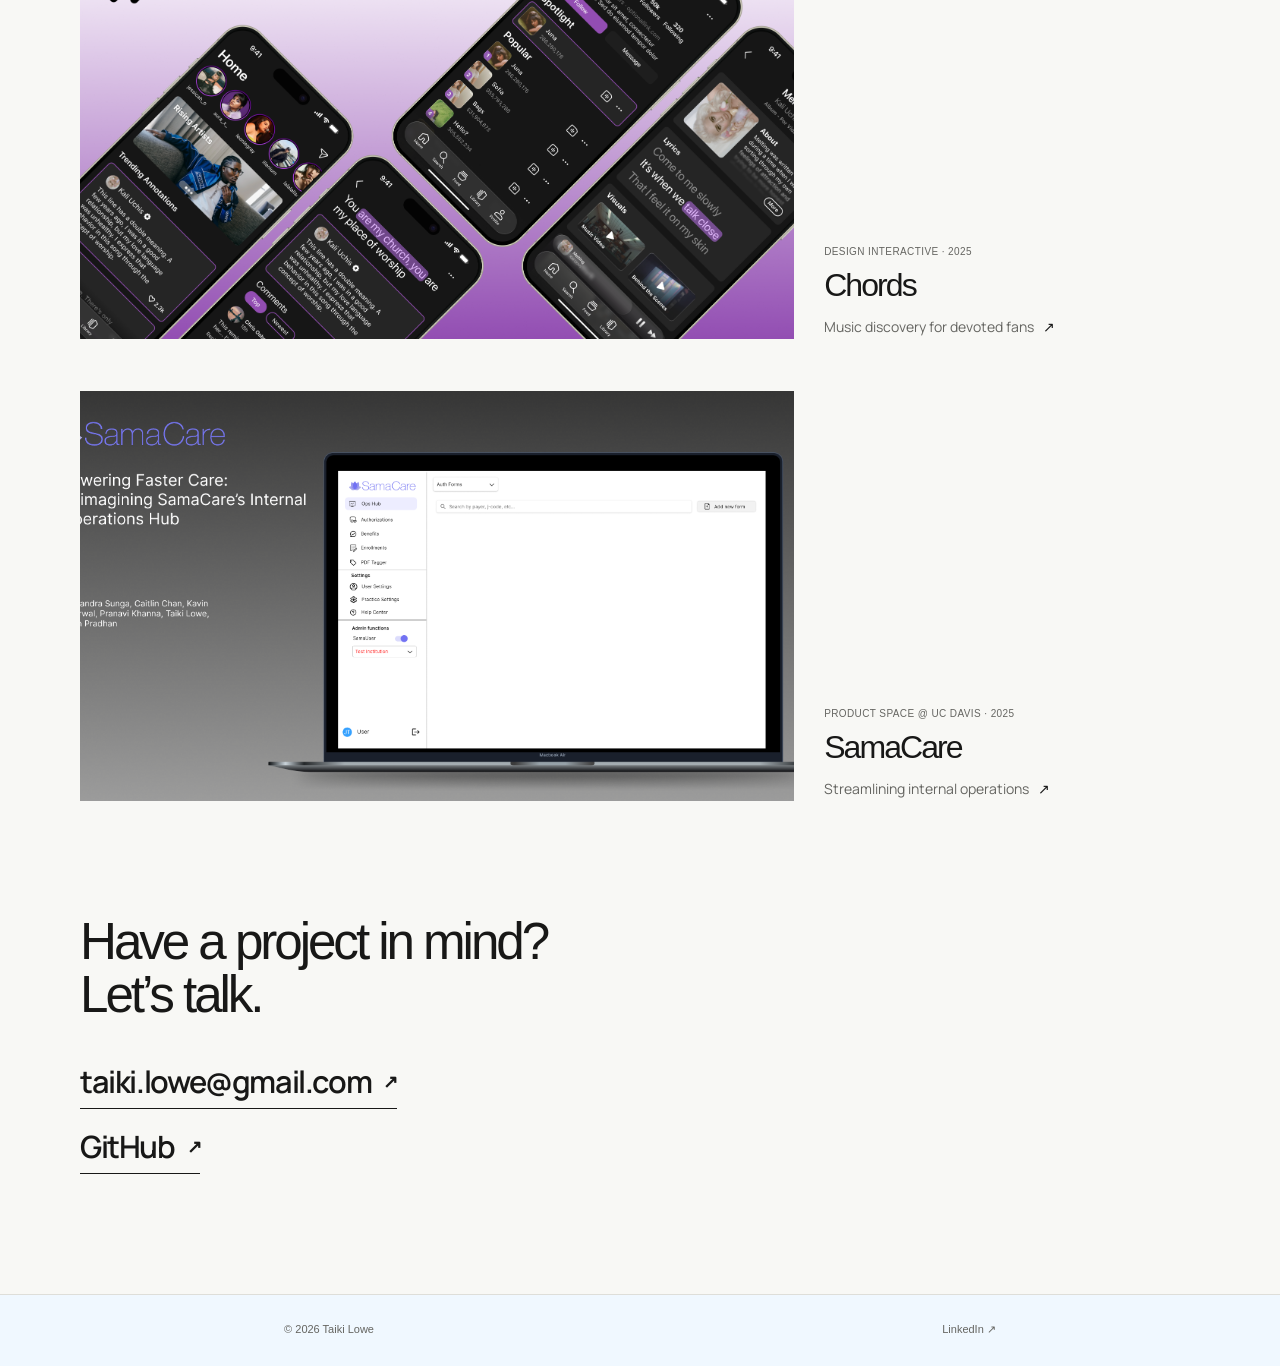
==== commit 54969447: "Update index.html" ====
--- a/index.html
+++ b/index.html
@@ -83,7 +83,7 @@
     }
   },
   "colors": {
-    "background": "#00008b",
+    "background": "#12124a",
     "particles": [
       "#f0f8ff",
       "#ffffff"
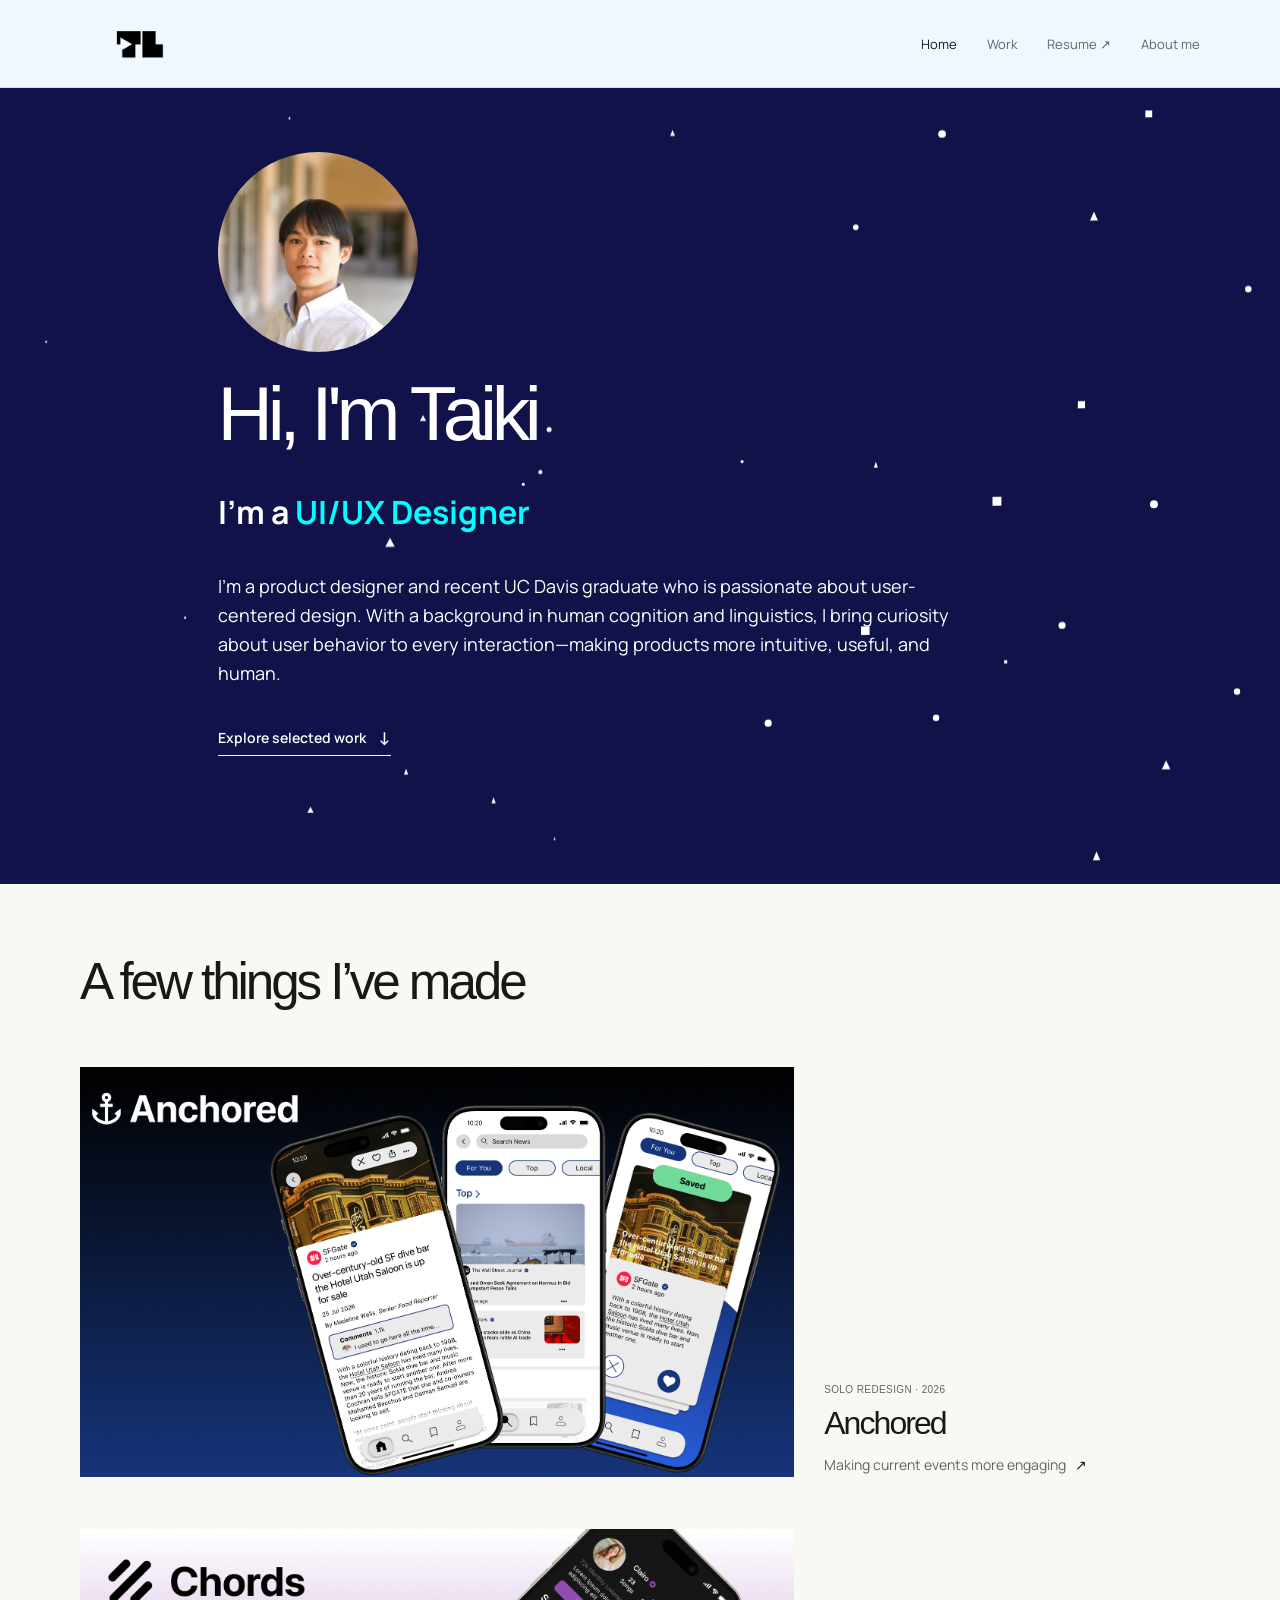
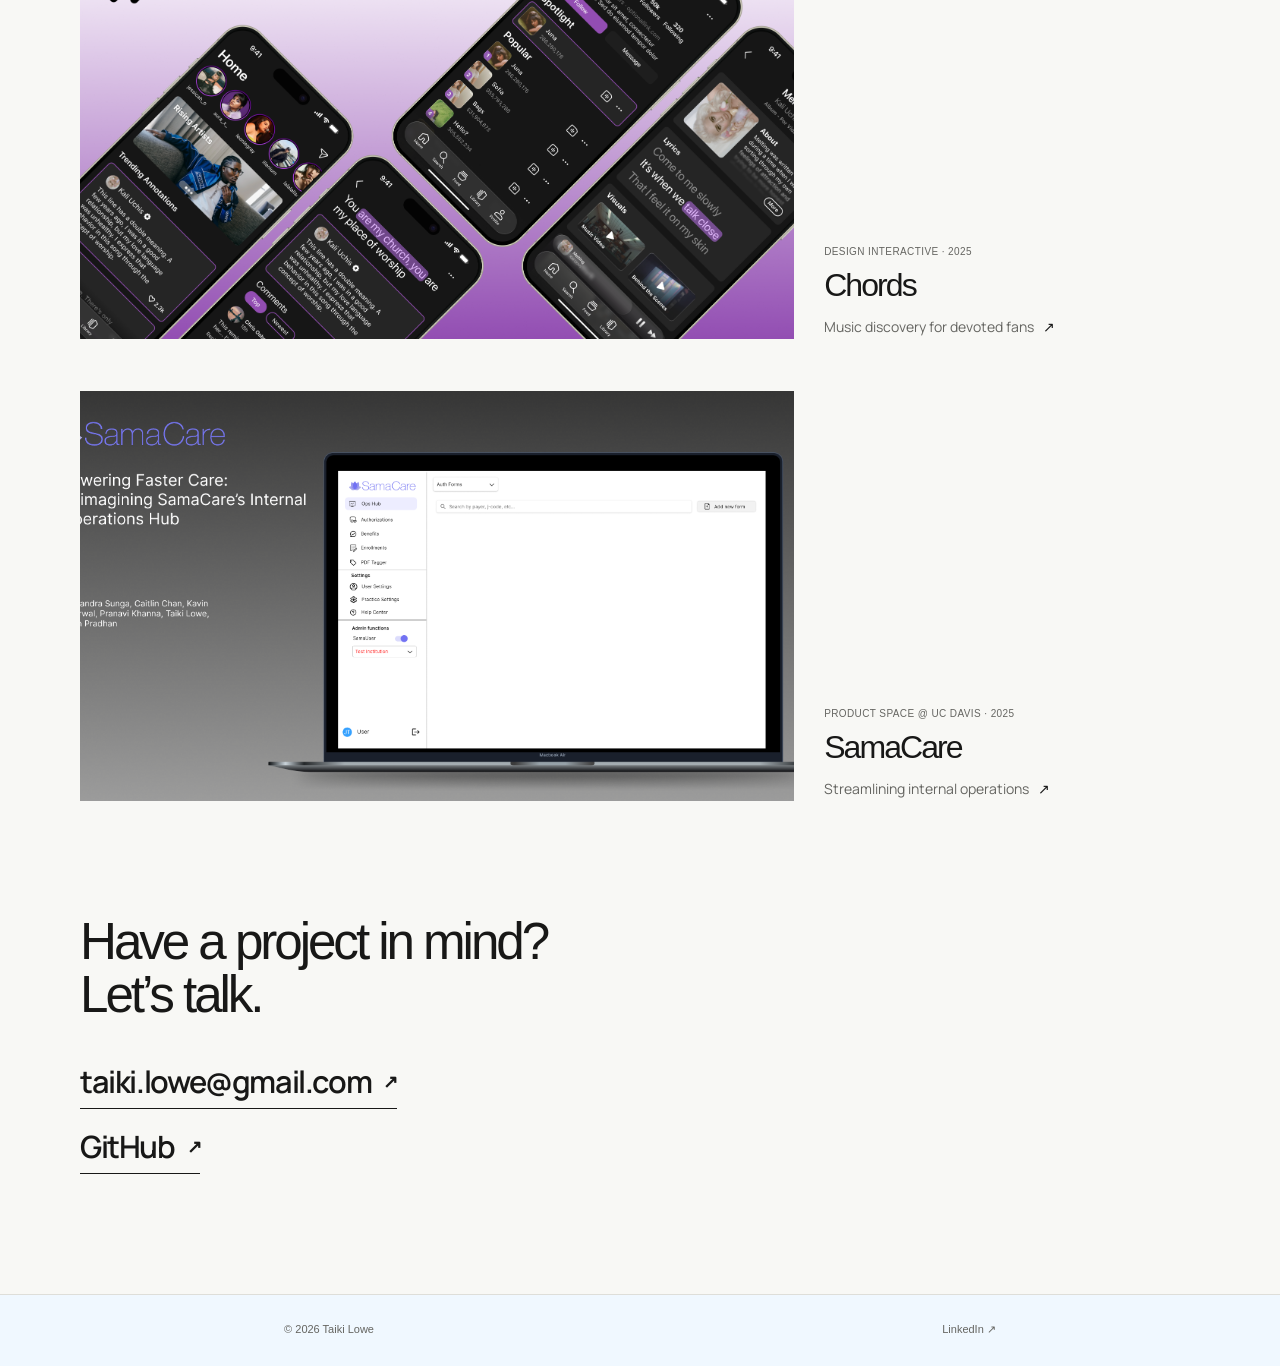
==== commit 3e27e747: "Update index.html" ====
--- a/index.html
+++ b/index.html
@@ -26,7 +26,7 @@
     <nav aria-label="Primary">
       <a class="active" href="index.html">Home</a>
       <a href="#work">Work</a>
-      <a href="https://drive.google.com/file/d/1dnMTbCP3LgvyBvmniZyP0u25sgTwIgyC/view?usp=sharing" target="_blank" rel="noreferrer">Resume <span aria-hidden="true">↗</span></a>
+      <a href="https://drive.google.com/file/d/1Fs0pxCpuIz88QYC4byfxHCx-pTwt_iNS/view?usp=sharing" target="_blank" rel="noreferrer">Resume <span aria-hidden="true">↗</span></a>
       <a href="about.html">About me</a>
     </nav>
   </header>
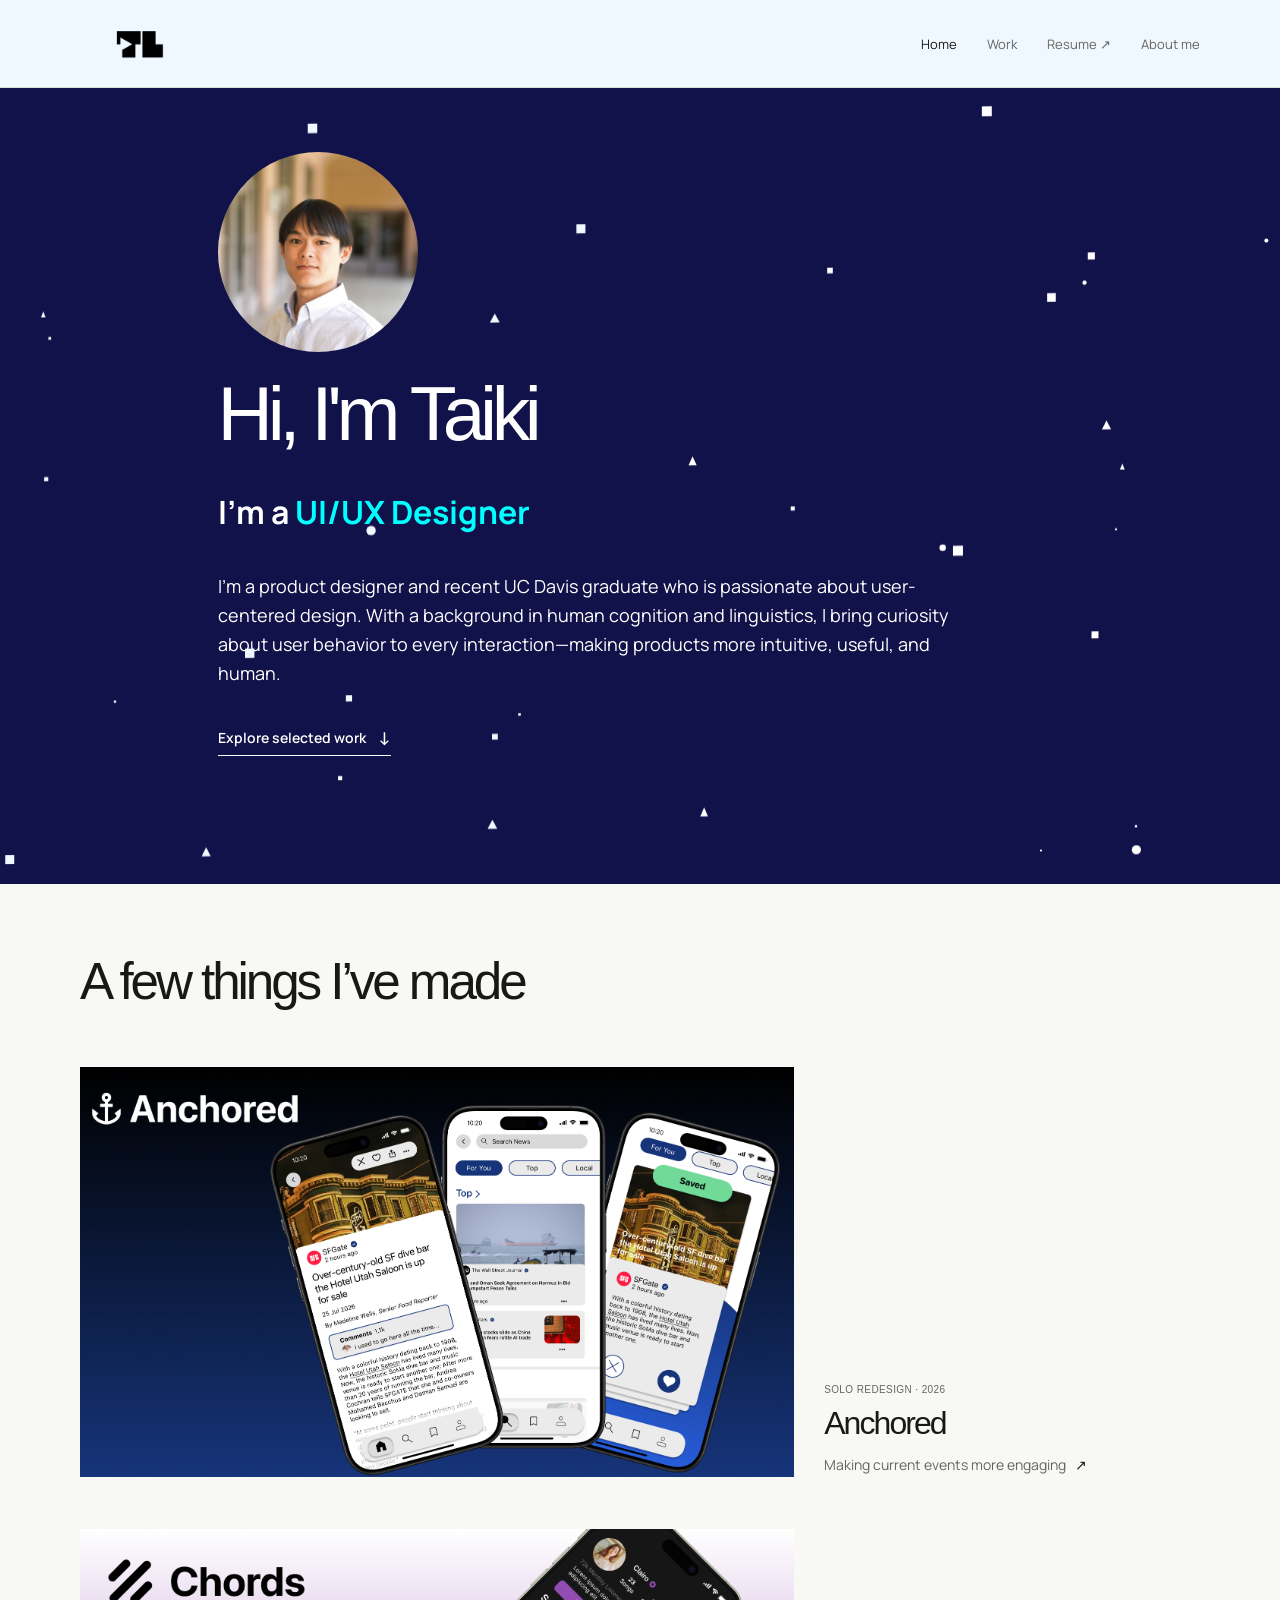
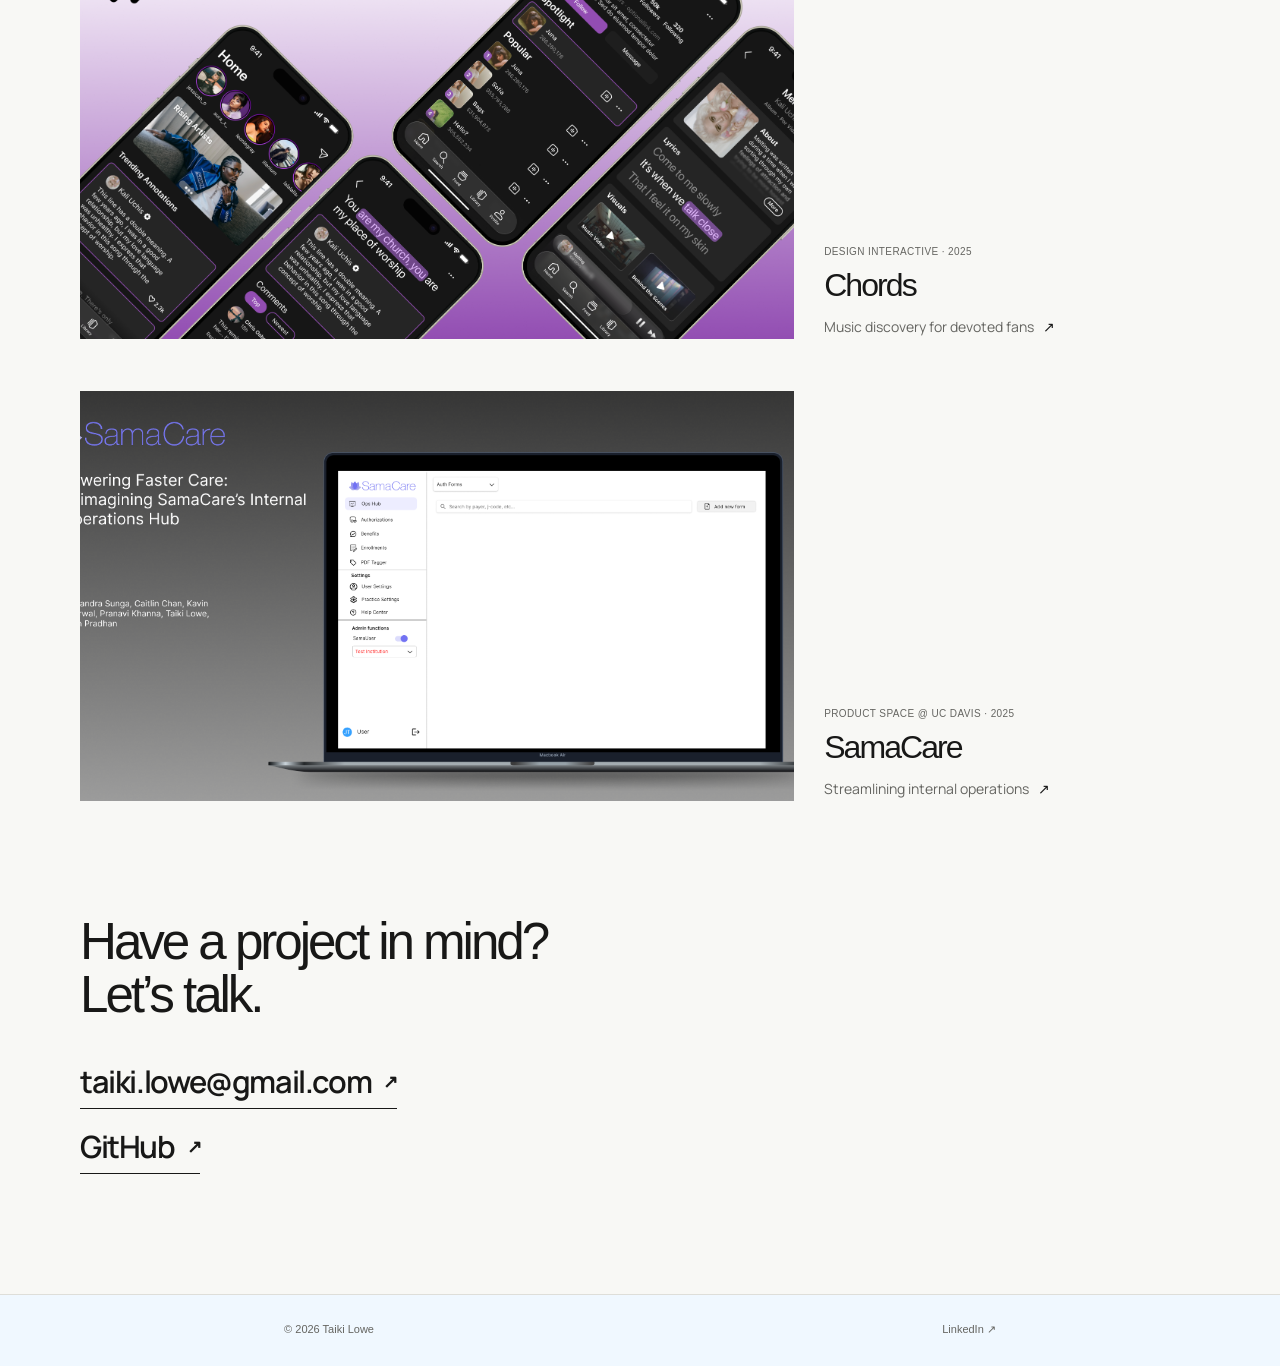
==== commit f3a9db2e: "Update index.html" ====
--- a/index.html
+++ b/index.html
@@ -26,7 +26,7 @@
     <nav aria-label="Primary">
       <a class="active" href="index.html">Home</a>
       <a href="#work">Work</a>
-      <a href="https://drive.google.com/file/d/1Fs0pxCpuIz88QYC4byfxHCx-pTwt_iNS/view?usp=sharing" target="_blank" rel="noreferrer">Resume <span aria-hidden="true">↗</span></a>
+      <a href="tslowe resume 5.pdf" target="_blank" rel="noreferrer">Resume <span aria-hidden="true">↗</span></a>
       <a href="about.html">About me</a>
     </nav>
   </header>
